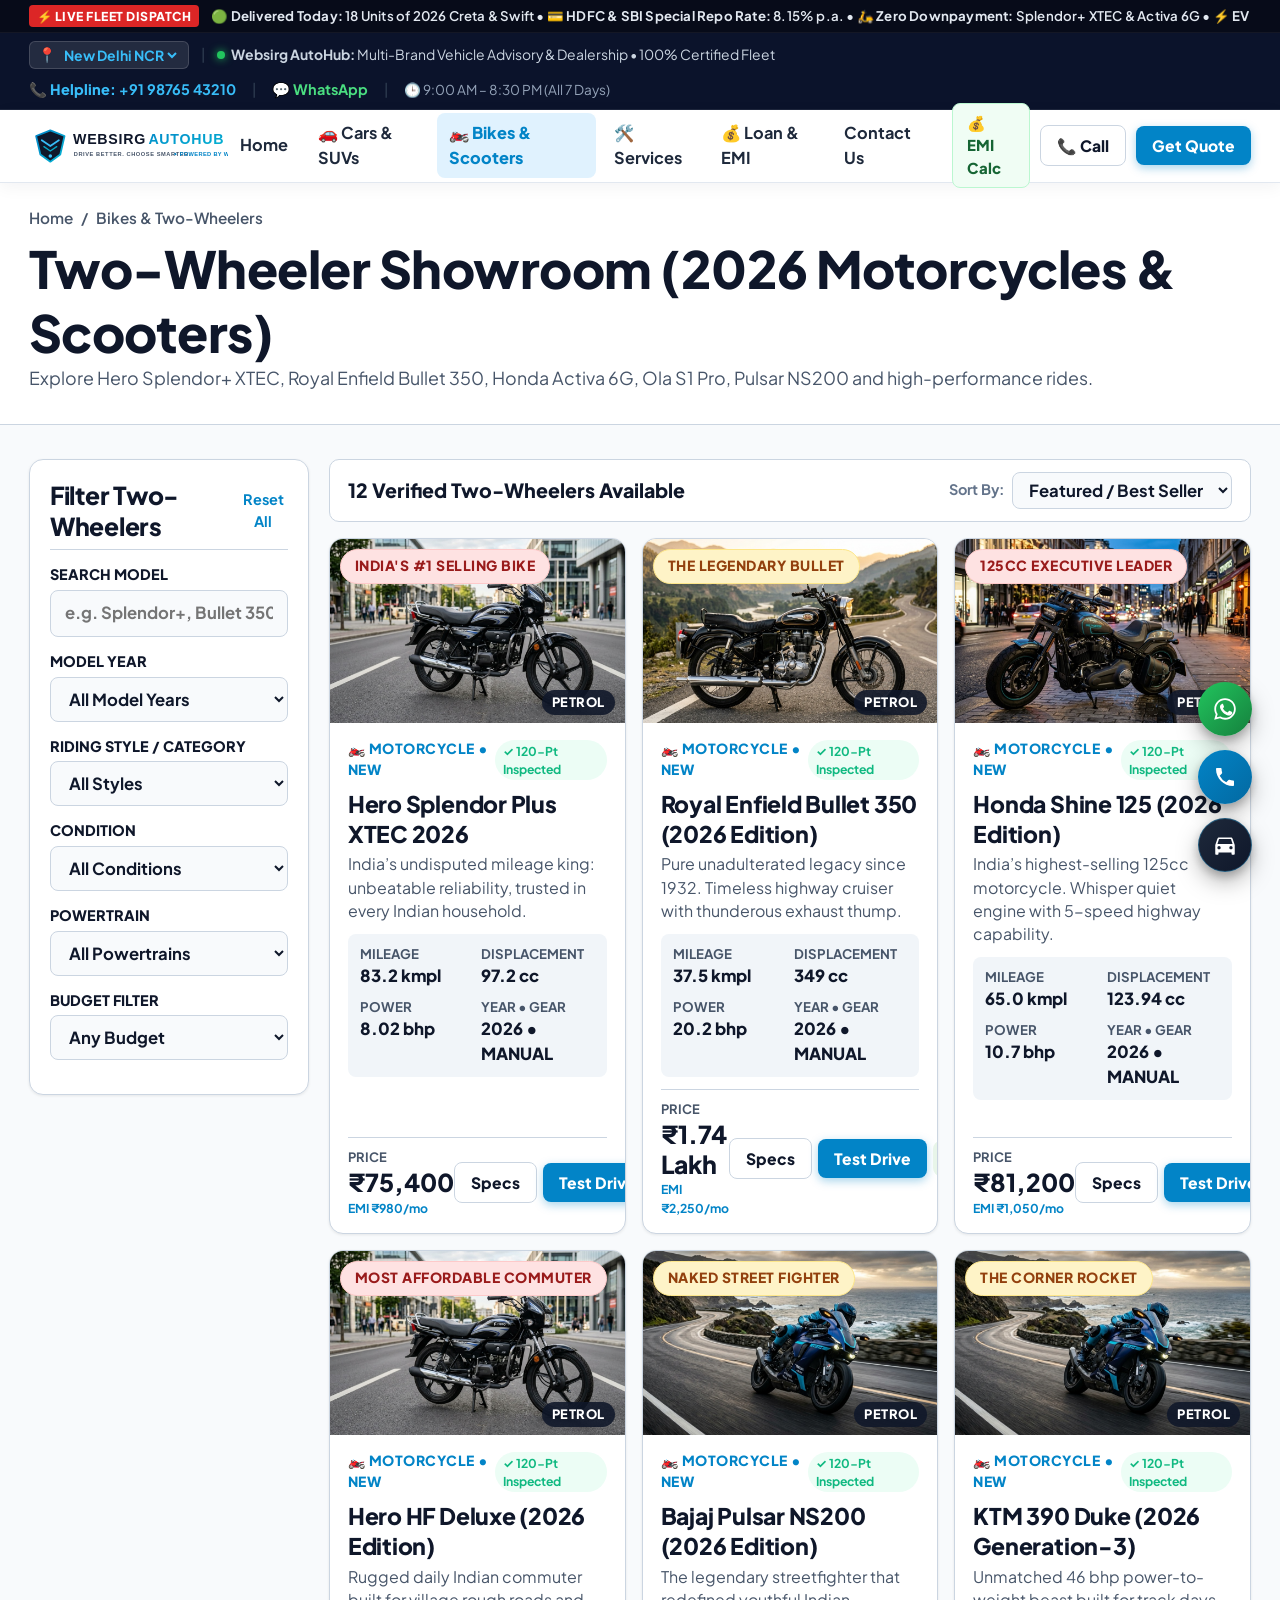
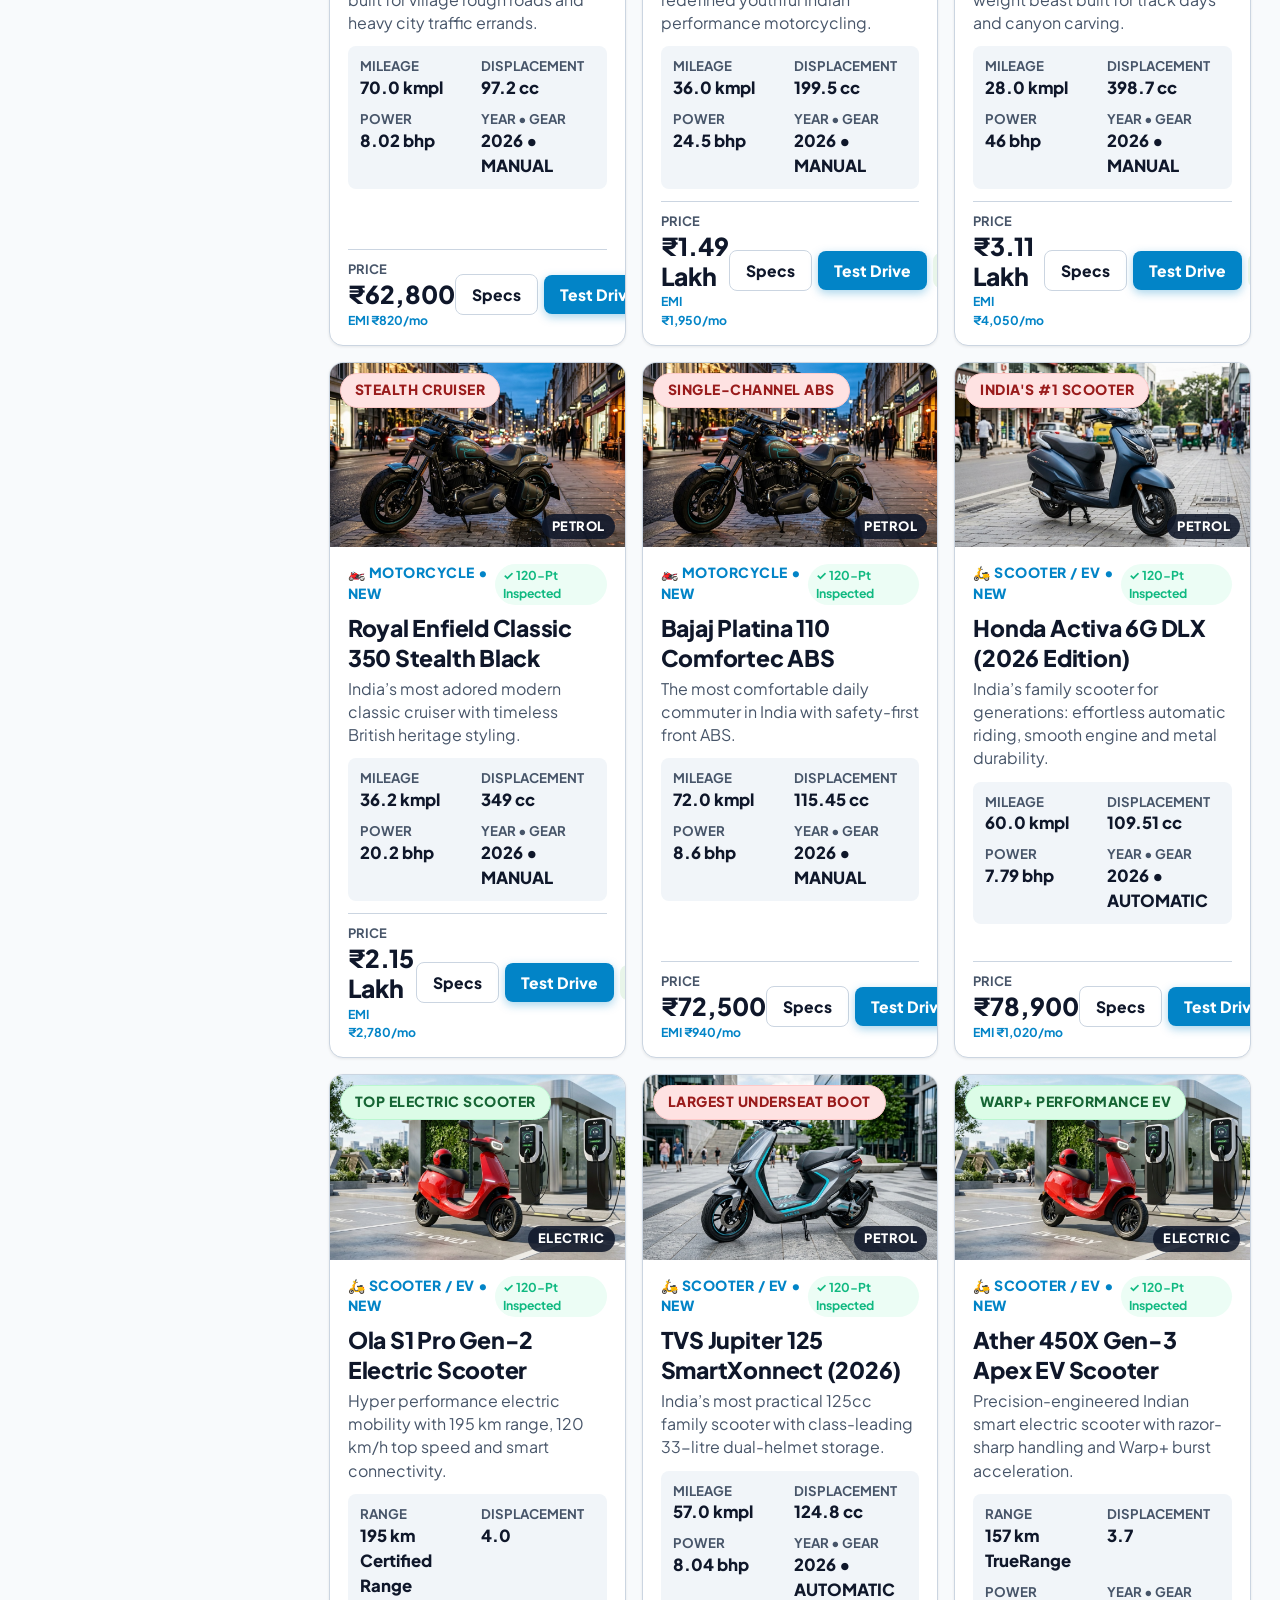
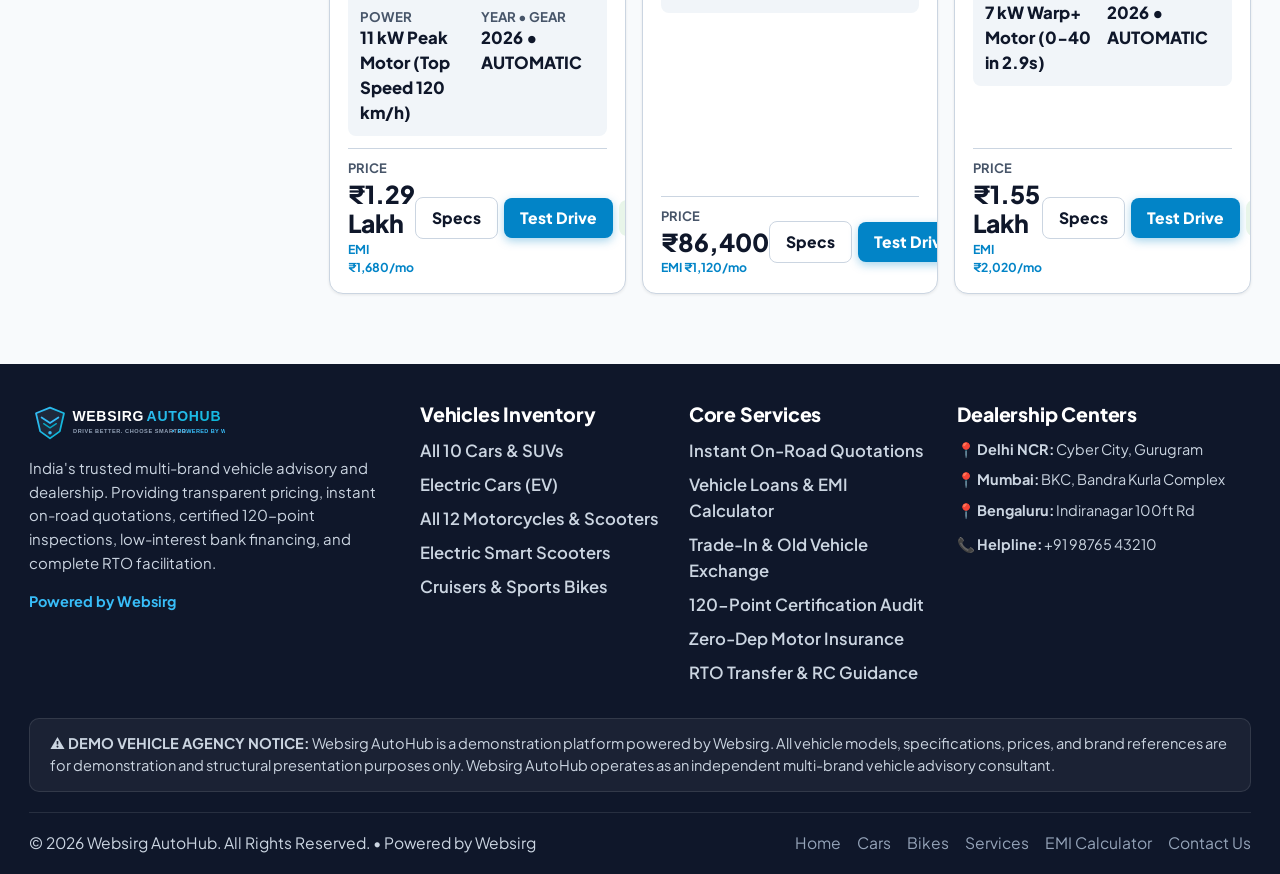
==== bikes.html @ a6bc8145 "Initial commit: Websirg AutoHub portal" ====
<!DOCTYPE html>
<html lang="en">
<head>
  <meta charset="UTF-8">
  <meta name="viewport" content="width=device-width, initial-scale=1.0">
  <title>Bikes & Scooters Showroom | Splendor, Bullet, Activa, Ola | Websirg AutoHub</title>
  <meta name="description" content="Explore Hero Splendor+ XTEC, Royal Enfield Bullet 350, Honda Activa 6G, Ola S1 Pro Gen-2 and sporty motorcycles with 0% downpayment finance options.">
  <link rel="icon" type="image/svg+xml" href="assets/images/favicon.svg">
  <link rel="stylesheet" href="assets/css/style.css">
</head>
<body>
  
  <!-- Live Fleet & Finance Ticker -->
  <div class="live-ticker-bar">
    <div class="container">
      <div class="live-ticker-content">
        <span class="ticker-badge">⚡ LIVE FLEET DISPATCH</span>
        <span class="ticker-text">🟢 <strong>Delivered Today:</strong> 18 Units of 2026 Creta & Swift • 💳 <strong>HDFC & SBI Special Repo Rate:</strong> 8.15% p.a. • 🛵 <strong>Zero Downpayment:</strong> Splendor+ XTEC & Activa 6G • ⚡ <strong>EV Subsidy:</strong> ₹18,000 Direct Benefit on Ola S1 & Ather • 🛡️ <strong>120-Point Guarantee:</strong> Non-Accidental Certificate Included</span>
      </div>
    </div>
  </div>

  <!-- Top Executive Advisory Bar -->
  <div class="top-bar">
    <div class="container top-bar-content">
      <div class="top-bar-left">
        <div class="top-city-picker">
          <span>📍</span>
          <select class="top-city-select" id="headerCitySelect" aria-label="Select City">
            <option>New Delhi NCR</option>
            <option>Mumbai (BKC)</option>
            <option>Bengaluru</option>
            <option>Hyderabad</option>
            <option>Pune</option>
            <option>Lucknow</option>
            <option>Patna</option>
            <option>Jaipur</option>
            <option>Ahmedabad</option>
            <option>Kolkata</option>
          </select>
        </div>
        <span class="bar-divider">|</span>
        <div class="top-bar-trust">
          <span class="pulse-dot"></span>
          <span><strong>Websirg AutoHub:</strong> Multi-Brand Vehicle Advisory & Dealership • 100% Certified Fleet</span>
        </div>
      </div>
      <div class="top-bar-right">
        <a href="tel:+919876543210" class="top-link-accent">
          <span>📞 Helpline: <strong>+91 98765 43210</strong></span>
        </a>
        <span class="bar-divider">|</span>
        <a href="https://wa.me/919876543210?text=Hello%20Websirg%20AutoHub%2C%20I%20am%20looking%20for%20a%20vehicle" target="_blank" class="top-whatsapp-link">
          <span>💬 WhatsApp</span>
        </a>
        <span class="bar-divider">|</span>
        <span style="font-size: 0.8rem; color: #94A3B8;">🕒 9:00 AM – 8:30 PM (All 7 Days)</span>
      </div>
    </div>
  </div>

  <!-- Main Clean Navbar -->
  <header class="site-header">
    <div class="container navbar-container">
      <a href="index.html" class="brand-logo" title="Websirg AutoHub">
        <img src="assets/images/logo.svg" alt="Websirg AutoHub" class="brand-logo-img">
      </a>

      <!-- Navigation Links (Clean, Normal Agency Navigation) -->
      <nav class="nav-menu" id="navMenu">
        <div class="mobile-nav-header">
          <img src="assets/images/logo.svg" alt="Websirg AutoHub" class="mobile-logo">
          <button class="mobile-nav-close" aria-label="Close menu">&times;</button>
        </div>

        <ul class="nav-list">
          <li><a href="index.html" class="nav-link ">Home</a></li>
          <li><a href="cars.html" class="nav-link ">🚗 Cars & SUVs</a></li>
          <li><a href="bikes.html" class="nav-link active">🏍️ Bikes & Scooters</a></li>
          <li><a href="services.html" class="nav-link ">🛠️ Services</a></li>
          <li><a href="services.html#emiCalculatorSection" class="nav-link ">💰 Loan & EMI</a></li>
          <li><a href="contact.html" class="nav-link ">Contact Us</a></li>
        </ul>

        <div class="nav-actions">
          <a href="services.html#emiCalculatorSection" class="btn-header-emi" title="Calculate Vehicle Loan EMI">
            <span>💰 EMI Calc</span>
          </a>
          <a href="tel:+919876543210" class="btn btn-outline btn-sm">
            <span>📞 Call</span>
          </a>
          <a href="index.html#quotationSection" class="btn btn-primary btn-sm">
            <span>Get Quote</span>
          </a>
        </div>
      </nav>

      <button class="mobile-nav-toggle" aria-label="Toggle navigation">
        <span class="bar"></span>
        <span class="bar"></span>
        <span class="bar"></span>
      </button>
    </div>
  </header>
  <div class="mobile-nav-backdrop"></div>
  

  <main id="mainContent">
    
<section class="page-header-clean">
  <div class="container">
    <div class="breadcrumb-clean">
      <a href="index.html">Home</a>
      <span>/</span>
      <span>Bikes & Two-Wheelers</span>
    </div>
    <h1>Two-Wheeler Showroom (2026 Motorcycles & Scooters)</h1>
    <p class="text-muted">Explore Hero Splendor+ XTEC, Royal Enfield Bullet 350, Honda Activa 6G, Ola S1 Pro, Pulsar NS200 and high-performance rides.</p>
  </div>
</section>

<section class="section">
  <div class="container">
    <div class="catalog-layout">
      <!-- Sidebar Filters -->
      <aside class="catalog-sidebar-clean">
        <div class="sidebar-title-row">
          <h3>Filter Two-Wheelers</h3>
          <button type="button" id="resetFiltersBtn" style="color: #0284C7; font-weight: 700; font-size: 0.85rem;">Reset All</button>
        </div>

        <div class="filter-group-clean">
          <label class="filter-label-clean" for="catalogSearchInput">Search Model</label>
          <input type="text" id="catalogSearchInput" class="form-control-clean" placeholder="e.g. Splendor+, Bullet 350, Activa 6G, Ola S1, Shine 125...">
        </div>

        <!-- Model Year Filter -->
        <div class="filter-group-clean">
          <label class="filter-label-clean" for="filterYear">Model Year</label>
          <select id="filterYear" class="form-control-clean">
            <option value="all">All Model Years</option>
            <option value="2026">2026 Models</option>
            <option value="2025">2025 Models</option>
            <option value="2024">2024 Models</option>
          </select>
        </div>

        <div class="filter-group-clean">
          <label class="filter-label-clean" for="filterStyle">Riding Style / Category</label>
          <select id="filterStyle" class="form-control-clean">
            <option value="all">All Styles</option>
            <option value="commuter">Mileage Commuter (Splendor, HF Deluxe, Shine)</option>
            <option value="cruiser">Highway Cruiser (Bullet 350, Classic)</option>
            <option value="sports">Street / Sports (Pulsar, KTM 390)</option>
            <option value="scooter">Scooters & Smart EVs (Activa, Ola, Ather)</option>
          </select>
        </div>

        <div class="filter-group-clean">
          <label class="filter-label-clean" for="filterCondition">Condition</label>
          <select id="filterCondition" class="form-control-clean">
            <option value="all">All Conditions</option>
            <option value="new">Brand New (Showroom)</option>
            <option value="used">Certified Pre-Owned</option>
          </select>
        </div>

        <div class="filter-group-clean">
          <label class="filter-label-clean" for="filterFuel">Powertrain</label>
          <select id="filterFuel" class="form-control-clean">
            <option value="all">All Powertrains</option>
            <option value="petrol">Petrol</option>
            <option value="electric">Electric (EV)</option>
          </select>
        </div>

        <div class="filter-group-clean">
          <label class="filter-label-clean" for="filterBudget">Budget Filter</label>
          <select id="filterBudget" class="form-control-clean">
            <option value="all">Any Budget</option>
            <option value="under-1l">Under ₹1 Lakh</option>
            <option value="1l-2l">₹1 Lakh – ₹2 Lakh</option>
            <option value="above-2l">Above ₹2 Lakh</option>
          </select>
        </div>
      </aside>

      <!-- Main Catalog Content -->
      <div>
        <div class="catalog-top-bar">
          <div>
            <span style="font-weight: 800; font-size: 1.15rem; color: #0F172A;" id="vehicleCountBadge">12 Verified Two-Wheelers Available</span>
          </div>
          <div style="display: flex; align-items: center; gap: 8px;">
            <label for="catalogSortSelect" style="font-size: 0.85rem; font-weight: 700; color: #64748B;">Sort By:</label>
            <select id="catalogSortSelect" class="form-control-clean" style="width: auto; padding: 6px 12px;">
              <option value="featured">Featured / Best Seller</option>
              <option value="price-low">Price: Low to High</option>
              <option value="price-high">Price: High to Low</option>
              <option value="year-new">Newest Model Year</option>
            </select>
          </div>
        </div>

        <!-- Catalog Grid -->
        <div class="grid grid-3" id="bikesCatalogGrid">
          <!-- Injected by JavaScript -->
        </div>
      </div>
    </div>
  </div>
</section>

  </main>

  
  <!-- Site Footer -->
  <footer class="site-footer">
    <div class="container">
      <div class="footer-grid">
        <!-- Col 1 -->
        <div>
          <img src="assets/images/logo-white.svg" alt="Websirg AutoHub" class="footer-logo">
          <p style="font-size: 0.88rem; line-height: 1.6; margin-bottom: 16px;">
            India's trusted multi-brand vehicle advisory and dealership. Providing transparent pricing, instant on-road quotations, certified 120-point inspections, low-interest bank financing, and complete RTO facilitation.
          </p>
          <div style="font-size: 0.85rem; color: #38BDF8; font-weight: 700;">
            Powered by Websirg
          </div>
        </div>

        <!-- Col 2 -->
        <div>
          <h4 class="footer-col-title">Vehicles Inventory</h4>
          <ul class="footer-links">
            <li><a href="cars.html">All 10 Cars & SUVs</a></li>
            <li><a href="cars.html?fuel=electric">Electric Cars (EV)</a></li>
            <li><a href="bikes.html">All 12 Motorcycles & Scooters</a></li>
            <li><a href="bikes.html?fuel=electric">Electric Smart Scooters</a></li>
            <li><a href="bikes.html?style=sports">Cruisers & Sports Bikes</a></li>
          </ul>
        </div>

        <!-- Col 3 -->
        <div>
          <h4 class="footer-col-title">Core Services</h4>
          <ul class="footer-links">
            <li><a href="index.html#quotationSection">Instant On-Road Quotations</a></li>
            <li><a href="services.html#emiCalculatorSection">Vehicle Loans & EMI Calculator</a></li>
            <li><a href="services.html#exchangeEstimatorSection">Trade-In & Old Vehicle Exchange</a></li>
            <li><a href="services.html">120-Point Certification Audit</a></li>
            <li><a href="services.html">Zero-Dep Motor Insurance</a></li>
            <li><a href="services.html">RTO Transfer & RC Guidance</a></li>
          </ul>
        </div>

        <!-- Col 4 -->
        <div>
          <h4 class="footer-col-title">Dealership Centers</h4>
          <p style="font-size: 0.85rem; margin-bottom: 8px;">📍 <strong>Delhi NCR:</strong> Cyber City, Gurugram</p>
          <p style="font-size: 0.85rem; margin-bottom: 8px;">📍 <strong>Mumbai:</strong> BKC, Bandra Kurla Complex</p>
          <p style="font-size: 0.85rem; margin-bottom: 12px;">📍 <strong>Bengaluru:</strong> Indiranagar 100ft Rd</p>
          <p style="font-size: 0.85rem;">📞 <strong>Helpline:</strong> +91 98765 43210</p>
        </div>
      </div>

      <!-- Legal Demo Disclaimer Box -->
      <div class="footer-disclaimer-box">
        <strong>⚠️ DEMO VEHICLE AGENCY NOTICE:</strong> Websirg AutoHub is a demonstration platform powered by Websirg. All vehicle models, specifications, prices, and brand references are for demonstration and structural presentation purposes only. Websirg AutoHub operates as an independent multi-brand vehicle advisory consultant.
      </div>

      <!-- Bottom Bar -->
      <div class="footer-bottom">
        <div>© 2026 Websirg AutoHub. All Rights Reserved. • Powered by Websirg</div>
        <div style="display: flex; gap: 16px;">
          <a href="index.html" style="color: #94A3B8;">Home</a>
          <a href="cars.html" style="color: #94A3B8;">Cars</a>
          <a href="bikes.html" style="color: #94A3B8;">Bikes</a>
          <a href="services.html" style="color: #94A3B8;">Services</a>
          <a href="services.html#emiCalculatorSection" style="color: #94A3B8;">EMI Calculator</a>
          <a href="contact.html" style="color: #94A3B8;">Contact Us</a>
        </div>
      </div>
    </div>
  </footer>

  <!-- Floating Contact Buttons (Icon-Only + Animated Wave & Radar Pulse) -->
  <div class="floating-actions" aria-label="Floating Quick Actions">
    <a href="https://wa.me/919876543210?text=Hello%20Websirg%20AutoHub,%20I%20need%20vehicle%20assistance." target="_blank" rel="noopener noreferrer" class="float-btn float-whatsapp" title="Chat on WhatsApp" aria-label="WhatsApp">
      <span class="float-tooltip">Chat on WhatsApp</span>
      <svg class="float-icon" viewBox="0 0 24 24" width="26" height="26" fill="currentColor" aria-hidden="true">
        <path d="M12.04 2C6.58 2 2.13 6.45 2.13 11.91C2.13 13.66 2.59 15.36 3.45 16.86L2.05 22L7.3 20.62C8.75 21.41 10.38 21.83 12.04 21.83C17.5 21.83 21.95 17.38 21.95 11.92C21.95 9.27 20.92 6.78 19.05 4.91C17.18 3.03 14.69 2 12.04 2M12.05 3.67C14.25 3.67 16.31 4.53 17.87 6.09C19.42 7.65 20.28 9.72 20.28 11.92C20.28 16.46 16.58 20.15 12.04 20.15C10.56 20.15 9.11 19.76 7.85 19L7.55 18.83L4.43 19.65L5.26 16.61L5.06 16.29C4.24 14.99 3.8 13.47 3.8 11.91C3.81 7.37 7.5 3.67 12.05 3.67M9.13 7.5C8.94 7.5 8.63 7.57 8.37 7.85C8.11 8.14 7.37 8.83 7.37 10.23C7.37 11.63 8.39 12.98 8.53 13.17C8.67 13.36 10.5 16.33 13.39 17.46C15.26 18.2 15.82 17.97 16.38 17.92C17.13 17.85 18.2 17.19 18.46 16.46C18.72 15.73 18.72 15.11 18.64 14.98C18.57 14.85 18.38 14.78 18.09 14.64C17.81 14.5 16.43 13.82 16.18 13.73C15.92 13.63 15.74 13.59 15.55 13.87C15.36 14.15 14.83 14.78 14.67 14.97C14.51 15.15 14.35 15.18 14.07 15.04C13.79 14.9 12.89 14.6 11.82 13.65C10.99 12.91 10.42 12 10.26 11.72C10.1 11.44 10.24 11.29 10.38 11.15C10.51 11.02 10.66 10.82 10.8 10.66C10.94 10.5 10.99 10.38 11.08 10.19C11.18 10 11.13 9.84 11.06 9.7C10.99 9.56 10.43 8.19 10.2 7.63C9.97 7.09 9.74 7.16 9.57 7.15C9.41 7.15 9.22 7.15 9.03 7.15L9.13 7.5Z"/>
      </svg>
    </a>

    <button type="button" class="float-btn float-call" data-open-modal="call-advisor" title="Call Helpline" aria-label="Call">
      <span class="float-tooltip">Call Helpline</span>
      <svg class="float-icon" viewBox="0 0 24 24" width="24" height="24" fill="currentColor" aria-hidden="true">
        <path d="M20.01 15.38c-1.23 0-2.42-.2-3.53-.56a.977.977 0 00-1.01.24l-2.2 2.2a15.053 15.053 0 01-6.59-6.59l2.2-2.21a.96.96 0 00.25-1A11.36 11.36 0 018.57 3.99c0-.55-.45-1-1-1H4c-.55 0-1 .45-1 1 0 9.39 7.61 17 17 17 .55 0 1-.45 1-1v-3.61c0-.55-.45-1-.99-1z"/>
      </svg>
    </button>

    <button type="button" class="float-btn float-testdrive" data-open-modal="test-drive" title="Book Doorstep Test Drive" aria-label="Test Drive">
      <span class="float-tooltip">Book Test Drive</span>
      <svg class="float-icon" viewBox="0 0 24 24" width="26" height="26" fill="currentColor" aria-hidden="true">
        <path d="M18.92 6.01C18.72 5.42 18.16 5 17.5 5h-11c-.66 0-1.21.42-1.42 1.01L3 12v8c0 .55.45 1 1 1h1c.55 0 1-.45 1-1v-1h12v1c0 .55.45 1 1 1h1c.55 0 1-.45 1-1v-8l-2.08-5.99zM6.5 16c-.83 0-1.5-.67-1.5-1.5S5.67 13 6.5 13s1.5.67 1.5 1.5S7.33 16 6.5 16zm11 0c-.83 0-1.5-.67-1.5-1.5s.67-1.5 1.5-1.5 1.5.67 1.5 1.5-.67 1.5-1.5 1.5zM5 11l1.5-4.5h11L19 11H5z"/>
      </svg>
    </button>
  </div>

  <button type="button" class="back-to-top" id="backToTop" aria-label="Scroll to top">↑</button>

  <!-- Universal Call Advisor Popup Modal -->
  <div class="modal-backdrop" id="callAdvisorModal" role="dialog" aria-modal="true">
    <div class="modal-dialog" style="max-width: 440px;">
      <div class="modal-header">
        <h3 class="modal-title">📞 Connect With Vehicle Advisor</h3>
        <button type="button" class="modal-close-btn" data-close-modal aria-label="Close modal">&times;</button>
      </div>
      <div class="modal-body text-center">
        <div style="width: 58px; height: 58px; background: #E0F2FE; color: #0284C7; border-radius: 50%; display: inline-flex; align-items: center; justify-content: center; margin: 0 auto 14px auto;">
          <svg viewBox="0 0 24 24" width="28" height="28" fill="currentColor">
            <path d="M20.01 15.38c-1.23 0-2.42-.2-3.53-.56a.977.977 0 00-1.01.24l-2.2 2.2a15.053 15.053 0 01-6.59-6.59l2.2-2.21a.96.96 0 00.25-1A11.36 11.36 0 018.57 3.99c0-.55-.45-1-1-1H4c-.55 0-1 .45-1 1 0 9.39 7.61 17 17 17 .55 0 1-.45 1-1v-3.61c0-.55-.45-1-.99-1z"/>
          </svg>
        </div>
        <h4 style="font-size: 1.25rem; font-weight: 800; color: #0F172A; margin-bottom: 4px;">Websirg AutoHub Helpline</h4>
        <p style="font-size: 0.88rem; color: #64748B; margin-bottom: 16px;">Speak directly with certified automotive consultants for on-road quotes, doorstep drives, and instant loan sanction.</p>
        
        <div style="background: #F8FAFC; border: 1.5px solid #E2E8F0; border-radius: 12px; padding: 14px; margin-bottom: 16px;">
          <div style="font-size: 0.78rem; font-weight: 700; color: #64748B; text-transform: uppercase; margin-bottom: 4px;">Advisory Helpline Number</div>
          <a href="tel:+919876543210" style="font-size: 1.45rem; font-weight: 900; color: #0284C7; text-decoration: none; display: block;">+91 98765 43210</a>
          <div style="font-size: 0.8rem; color: #10B981; font-weight: 700; margin-top: 4px;">● Specialists Online (9:00 AM – 8:30 PM)</div>
        </div>

        <div style="display: flex; gap: 10px;">
          <a href="tel:+919876543210" class="btn btn-primary btn-lg" style="flex: 1; text-decoration: none;">
            <span>📞 Call Now</span>
          </a>
          <a href="https://wa.me/919876543210?text=Hello%20Websirg%20AutoHub,%20please%20connect%20me%20with%20an%20advisor." target="_blank" class="btn btn-whatsapp btn-lg" style="flex: 1; text-decoration: none;">
            <span>💬 WhatsApp</span>
          </a>
        </div>
      </div>
    </div>
  </div>

  <!-- Universal Test Drive Modal -->
  <div class="modal-backdrop" id="testDriveModal" role="dialog" aria-modal="true">
    <div class="modal-dialog">
      <div class="modal-header">
        <h3 class="modal-title">Book 2026 Doorstep Test Drive</h3>
        <button type="button" class="modal-close-btn" data-close-modal aria-label="Close modal">&times;</button>
      </div>
      <div class="modal-body">
        <p style="font-size: 0.88rem; color: #64748B; margin-bottom: 20px;">
          Experience your preferred 2026 car or motorcycle at your doorstep with expert guidance and zero obligation.
        </p>
        <form data-lead-form>
          <div style="margin-bottom: 14px;">
            <label style="display: block; font-size: 0.8rem; font-weight: 700; color: #0F172A; margin-bottom: 4px;">Selected Vehicle / Model</label>
            <input type="text" id="modalVehicleSelect" class="form-control-clean" placeholder="e.g. 2026 Hyundai Creta, Hero Splendor+, Maruti Swift, Bullet 350..." required>
          </div>
          <div style="display: grid; grid-template-columns: 1fr 1fr; gap: 12px; margin-bottom: 14px;">
            <div>
              <label style="display: block; font-size: 0.8rem; font-weight: 700; color: #0F172A; margin-bottom: 4px;">Full Name</label>
              <input type="text" class="form-control-clean" placeholder="Your Name" required>
            </div>
            <div>
              <label style="display: block; font-size: 0.8rem; font-weight: 700; color: #0F172A; margin-bottom: 4px;">Phone Number</label>
              <input type="tel" class="form-control-clean" placeholder="+91 98765 43210" required>
            </div>
          </div>
          <div style="display: grid; grid-template-columns: 1fr 1fr; gap: 12px; margin-bottom: 14px;">
            <div>
              <label style="display: block; font-size: 0.8rem; font-weight: 700; color: #0F172A; margin-bottom: 4px;">City Location</label>
              <select class="form-control-clean" required>
                <option value="Delhi NCR">Delhi NCR (Gurugram/Noida)</option>
                <option value="Mumbai">Mumbai</option>
                <option value="Bengaluru">Bengaluru</option>
                <option value="Hyderabad">Hyderabad</option>
                <option value="Pune">Pune</option>
                <option value="Other">Other City</option>
              </select>
            </div>
            <div>
              <label style="display: block; font-size: 0.8rem; font-weight: 700; color: #0F172A; margin-bottom: 4px;">Preferred Date</label>
              <input type="date" class="form-control-clean" required>
            </div>
          </div>
          <button type="submit" class="btn btn-primary w-100 btn-lg" style="width: 100%; margin-top: 8px;">
            Confirm Test Drive Booking
          </button>
          <p style="font-size: 0.75rem; color: #64748B; text-align: center; margin-top: 10px;">
            🔒 100% Privacy. Zero spam. An AutoHub Advisor will call you within 30 minutes.
          </p>
        </form>
      </div>
    </div>
  </div>
  

  <script src="assets/js/vehicles-data.js"></script>
  <script src="assets/js/main.js"></script>
</body>
</html>
---- assets/css/style.css ----
/* ==========================================================================
   Websirg AutoHub - Professional Compact & High-Impact Typography Stylesheet
   "Drive Better. Choose Smarter. • Powered by Websirg"
   Larger typography, tight efficient spacing, zero waste voids, vibrant accents.
   ========================================================================== */

@import url('https://fonts.googleapis.com/css2?family=Plus+Jakarta+Sans:wght@500;600;700;800;900&family=Inter:wght@500;600;700;800&display=swap');

:root {
  /* Colors */
  --bg-page: #F8FAFC;
  --bg-surface: #FFFFFF;
  --bg-subtle: #F1F5F9;
  --bg-hero: linear-gradient(135deg, #F0F9FF 0%, #E0F2FE 40%, #FFFFFF 100%);
  --bg-dark-accent: #0F172A;
  
  --primary: #0284C7;
  --primary-hover: #0369A1;
  --primary-light: #E0F2FE;
  --primary-gradient: linear-gradient(135deg, #0284C7 0%, #06B6D4 100%);
  
  --accent-cyan: #06B6D4;
  --accent-green: #10B981;
  --accent-purple: #8B5CF6;
  --accent-orange: #F59E0B;

  --text-dark: #0F172A;
  --text-body: #1E293B;
  --text-muted: #475569;
  --text-light: #FFFFFF;

  --border-color: #CBD5E1;
  --border-light: #E2E8F0;
  --border-focus: #0284C7;

  --font-main: 'Plus Jakarta Sans', 'Inter', -apple-system, BlinkMacSystemFont, sans-serif;

  --shadow-sm: 0 1px 3px rgba(0, 0, 0, 0.08);
  --shadow-md: 0 4px 12px -2px rgba(0, 0, 0, 0.1);
  --shadow-lg: 0 10px 24px -4px rgba(15, 23, 42, 0.12);
  --shadow-hover: 0 14px 28px -4px rgba(2, 132, 199, 0.2);

  --radius-sm: 8px;
  --radius-md: 10px;
  --radius-lg: 14px;
  --radius-xl: 18px;
  --radius-full: 9999px;

  --transition: all 0.2s ease-in-out;
}

/* Reset */
*, *::before, *::after {
  box-sizing: border-box;
  margin: 0;
  padding: 0;
}

html {
  scroll-behavior: smooth;
  font-size: 17px; /* Increased base scale for larger readable fonts */
}

body {
  font-family: var(--font-main);
  background-color: var(--bg-page);
  color: var(--text-body);
  line-height: 1.5;
  -webkit-font-smoothing: antialiased;
  overflow-x: hidden;
}

img {
  display: block;
  max-width: 100%;
  height: auto;
}

a {
  text-decoration: none;
  color: inherit;
  transition: var(--transition);
}

button, input, select, textarea {
  font: inherit;
}

button {
  cursor: pointer;
  border: none;
  background: none;
}

/* Typography - LARGE, CRISP, NO OVERLAP */
h1, h2, h3, h4, h5, h6 {
  color: var(--text-dark);
  font-weight: 800;
  line-height: 1.25;
  letter-spacing: -0.01em;
  word-wrap: break-word;
}

h1 { font-size: clamp(2.4rem, 4vw, 3.4rem); }
h2 { font-size: clamp(1.85rem, 2.8vw, 2.5rem); }
h3 { font-size: 1.45rem; }
h4 { font-size: 1.25rem; }

p {
  margin-bottom: 0.5rem;
  line-height: 1.55;
  font-size: 1.05rem;
}

.text-gradient {
  background: var(--primary-gradient);
  -webkit-background-clip: text;
  -webkit-text-fill-color: transparent;
  display: inline-block;
}

.text-cyan { color: var(--primary); }
.text-muted { color: var(--text-muted); }
.text-dark { color: var(--text-dark); }
.font-bold { font-weight: 700; }
.font-extrabold { font-weight: 800; }

/* WIDE MODERN CONTAINER - ZERO UNNECESSARY LEFT/RIGHT MARGINS */
.container {
  width: 98%;
  max-width: 1640px;
  margin: 0 auto;
  padding: 0 16px;
}

.section {
  padding: 34px 0; /* Reduced from 64px to 34px for compact, filled layout */
  position: relative;
}

.section-bg-surface {
  background-color: var(--bg-surface);
}

.section-bg-subtle {
  background-color: var(--bg-subtle);
}

.section-header {
  text-align: center;
  max-width: 820px;
  margin: 0 auto 22px auto; /* Tight margin */
}

.section-header-flex {
  display: flex;
  justify-content: space-between;
  align-items: flex-end;
  margin-bottom: 18px; /* Reduced from 32px */
  flex-wrap: wrap;
  gap: 12px;
}

.section-title {
  font-size: clamp(1.9rem, 3vw, 2.5rem);
  margin-bottom: 6px;
}

.section-subtitle {
  font-size: 1.1rem;
  color: var(--text-muted);
  line-height: 1.45;
}

/* Grids with Tight, Cohesive Gaps */
.grid {
  display: grid;
  gap: 16px; /* Tightened from 24px */
}

.grid-2 { grid-template-columns: repeat(2, 1fr); }
.grid-3 { grid-template-columns: repeat(3, 1fr); }
.grid-4 { grid-template-columns: repeat(4, 1fr); }

@media (max-width: 1100px) {
  .grid-3 { grid-template-columns: repeat(2, 1fr); }
}

@media (max-width: 991px) {
  .grid-4 { grid-template-columns: repeat(2, 1fr); }
  .grid-2 { grid-template-columns: 1fr; }
}

@media (max-width: 640px) {
  .grid-4, .grid-3, .grid-2 { grid-template-columns: 1fr; }
  .section { padding: 24px 0; }
}

/* Buttons with Prominent Text */
.btn {
  display: inline-flex;
  align-items: center;
  justify-content: center;
  gap: 8px;
  padding: 12px 24px;
  font-size: 1rem;
  font-weight: 800;
  border-radius: var(--radius-md);
  transition: var(--transition);
  cursor: pointer;
  white-space: nowrap;
}

.btn-primary {
  background: var(--primary);
  color: #FFFFFF;
  box-shadow: 0 3px 10px rgba(2, 132, 199, 0.35);
}

.btn-primary:hover {
  background: var(--primary-hover);
  transform: translateY(-2px);
  box-shadow: 0 5px 16px rgba(2, 132, 199, 0.45);
}

.btn-outline {
  background: var(--bg-surface);
  border: 1.5px solid var(--border-color);
  color: var(--text-dark);
}

.btn-outline:hover {
  border-color: var(--primary);
  color: var(--primary);
  background: var(--primary-light);
  transform: translateY(-2px);
}

.btn-sm {
  padding: 8px 16px;
  font-size: 0.92rem;
  font-weight: 800;
  border-radius: var(--radius-sm);
}

.btn-lg {
  padding: 14px 30px;
  font-size: 1.15rem;
  font-weight: 800;
  border-radius: var(--radius-md);
}

.btn-whatsapp {
  background: #15803D;
  color: #FFFFFF;
  font-weight: 800;
}
.btn-whatsapp:hover {
  background: #166534;
}

/* Badges - Larger & Bolder */
.badge {
  display: inline-flex;
  align-items: center;
  gap: 6px;
  padding: 6px 14px;
  font-size: 0.82rem;
  font-weight: 800;
  border-radius: var(--radius-full);
  text-transform: uppercase;
  letter-spacing: 0.5px;
}

.badge-featured { background: #FEF3C7; color: #92400E; border: 1px solid #FDE68A; }
.badge-electric { background: #DCFCE7; color: #166534; border: 1px solid #BBF7D0; }
.badge-new { background: #E0F2FE; color: #0369A1; border: 1px solid #BAE6FD; }
.badge-used { background: #F3E8FF; color: #6B21A8; border: 1px solid #E9D5FF; }
.badge-popular { background: #FEE2E2; color: #991B1B; border: 1px solid #FECACA; }

/* ==========================================================================
   TOP BAR & HEADER
   ========================================================================== */
.top-bar {
  background: #0B132B;
  color: #E2E8F0;
  font-size: 0.85rem;
  padding: 8px 0;
  border-bottom: 1px solid rgba(255, 255, 255, 0.08);
}

.top-bar-content {
  display: flex;
  justify-content: space-between;
  align-items: center;
  flex-wrap: wrap;
  gap: 10px;
}

.top-bar-left {
  display: flex;
  align-items: center;
  gap: 12px;
  flex-wrap: wrap;
}

.top-city-picker {
  display: inline-flex;
  align-items: center;
  gap: 4px;
  background: rgba(255, 255, 255, 0.1);
  padding: 2px 8px;
  border-radius: 6px;
  border: 1px solid rgba(255, 255, 255, 0.15);
}

.top-city-select {
  background: transparent;
  color: #38BDF8;
  font-weight: 700;
  font-size: 0.82rem;
  border: none;
  outline: none;
  cursor: pointer;
}

.top-city-select option {
  background: #0F172A;
  color: #FFFFFF;
}

.top-bar-trust {
  display: inline-flex;
  align-items: center;
  gap: 6px;
  color: #CBD5E1;
  font-size: 0.82rem;
}

.pulse-dot {
  width: 8px;
  height: 8px;
  background: #22C55E;
  border-radius: 50%;
  box-shadow: 0 0 8px #22C55E;
  animation: pulse 2s infinite;
  display: inline-block;
}

@keyframes pulse {
  0% { transform: scale(0.95); opacity: 0.8; }
  50% { transform: scale(1.2); opacity: 1; }
  100% { transform: scale(0.95); opacity: 0.8; }
}

.top-bar-right {
  display: flex;
  align-items: center;
  gap: 16px;
  flex-wrap: wrap;
}

.top-link-accent {
  color: #38BDF8;
  font-weight: 800;
  text-decoration: none;
  display: inline-flex;
  align-items: center;
  gap: 4px;
  transition: color 0.2s;
}

.top-link-accent:hover {
  color: #7DD3FC;
}

.top-whatsapp-link {
  color: #4ADE80;
  font-weight: 700;
  text-decoration: none;
  display: inline-flex;
  align-items: center;
  gap: 4px;
  transition: color 0.2s;
}

.top-whatsapp-link:hover {
  color: #86EFAC;
}

.bar-divider { color: #334155; }

.site-header {
  position: sticky;
  top: 0;
  background: rgba(255, 255, 255, 0.98);
  backdrop-filter: blur(16px);
  -webkit-backdrop-filter: blur(16px);
  border-bottom: 1px solid #E2E8F0;
  box-shadow: 0 4px 16px rgba(15, 23, 42, 0.05);
  z-index: 1000;
  transition: var(--transition);
}

.site-header.scrolled {
  box-shadow: var(--shadow-md);
}

.navbar-container {
  display: flex;
  justify-content: space-between;
  align-items: center;
  height: 72px;
}

.brand-logo-img {
  height: 48px;
  width: auto;
  display: block;
}

/* Nav Menu */
.nav-menu {
  display: flex;
  align-items: center;
  gap: 20px;
}

.nav-list {
  display: flex;
  align-items: center;
  gap: 6px;
  list-style: none;
}

.nav-link {
  font-weight: 700;
  font-size: 0.96rem;
  color: #1E293B;
  padding: 8px 12px;
  border-radius: 8px;
  position: relative;
  display: flex;
  align-items: center;
  gap: 5px;
  transition: all 0.2s ease;
  text-decoration: none;
}

.nav-link:hover {
  color: var(--primary);
  background: #F0F9FF;
}

.nav-link.active {
  color: var(--primary);
  background: #E0F2FE;
  font-weight: 800;
}

.nav-actions {
  display: flex;
  align-items: center;
  gap: 10px;
}

.btn-header-emi {
  background: #F0FDF4;
  color: #166534;
  border: 1.5px solid #BBF7D0;
  font-weight: 800;
  font-size: 0.88rem;
  padding: 8px 14px;
  border-radius: var(--radius-sm);
  display: inline-flex;
  align-items: center;
  gap: 4px;
  text-decoration: none;
  transition: var(--transition);
}

.btn-header-emi:hover {
  background: #DCFCE7;
  border-color: #86EFAC;
  transform: translateY(-2px);
}

.mobile-nav-toggle {
  display: none;
  flex-direction: column;
  gap: 5px;
  padding: 8px;
  cursor: pointer;
}

.mobile-nav-toggle .bar {
  width: 24px;
  height: 2.5px;
  background-color: var(--text-dark);
  border-radius: 2px;
}

.mobile-nav-header { display: none; }

@media (max-width: 991px) {
  .mobile-nav-toggle { display: flex; }
  .nav-menu {
    position: fixed;
    top: 0;
    right: -100%;
    width: 320px;
    height: 100vh;
    background: #FFFFFF;
    flex-direction: column;
    align-items: flex-start;
    padding: 24px;
    box-shadow: -4px 0 24px rgba(0, 0, 0, 0.15);
    transition: right 0.3s ease;
    z-index: 1001;
    overflow-y: auto;
    gap: 16px;
  }
  .nav-menu.active { right: 0; }
  .mobile-nav-header {
    display: flex;
    justify-content: space-between;
    align-items: center;
    width: 100%;
    margin-bottom: 20px;
    padding-bottom: 12px;
    border-bottom: 1px solid var(--border-color);
  }
  .mobile-logo { height: 40px; }
  .mobile-nav-close { font-size: 1.8rem; color: var(--text-dark); }
  .nav-list { flex-direction: column; align-items: flex-start; width: 100%; gap: 14px; }
  .nav-link { font-size: 1.15rem; width: 100%; padding: 8px 0; }
  .nav-actions { flex-direction: column; width: 100%; margin-top: 14px; }
  .nav-actions .btn { width: 100%; }
  .mobile-nav-backdrop {
    position: fixed;
    top: 0;
    left: 0;
    width: 100%;
    height: 100%;
    background: rgba(15, 23, 42, 0.6);
    z-index: 1000;
    opacity: 0;
    visibility: hidden;
    transition: var(--transition);
  }
  .mobile-nav-backdrop.active { opacity: 1; visibility: visible; }
}

/* ==========================================================================
   HERO SECTION - COMPACT, HIGH CONTRAST & BIG FONTS
   ========================================================================== */
.hero-clean-section {
  background: var(--bg-hero);
  padding: 28px 0 34px 0; /* Reduced from 60px/70px to tight 28px/34px */
  border-bottom: 1px solid var(--border-color);
  position: relative;
}

.hero-clean-grid {
  display: grid;
  grid-template-columns: 1.15fr 0.85fr;
  gap: 28px;
  align-items: center;
}

@media (max-width: 991px) {
  .hero-clean-grid {
    grid-template-columns: 1fr;
    text-align: center;
  }
}

.hero-tag-badge {
  display: inline-flex;
  align-items: center;
  gap: 8px;
  background: var(--bg-surface);
  border: 1px solid #BAE6FD;
  padding: 6px 14px;
  border-radius: var(--radius-full);
  font-size: 0.88rem;
  font-weight: 800;
  color: var(--primary);
  margin-bottom: 10px;
  box-shadow: var(--shadow-sm);
}

.hero-title-main {
  font-size: clamp(2.3rem, 4.2vw, 3.4rem);
  font-weight: 900;
  line-height: 1.18;
  margin-bottom: 10px;
  color: var(--text-dark);
}

.hero-desc-main {
  font-size: 1.18rem; /* Larger readable body */
  color: var(--text-dark);
  font-weight: 500;
  line-height: 1.5;
  margin-bottom: 16px;
  max-width: 620px;
}

@media (max-width: 991px) {
  .hero-desc-main {
    margin-left: auto;
    margin-right: auto;
  }
}

/* Hero Fast Search Box - Compact & Filled */
.hero-search-clean-box {
  background: #FFFFFF;
  border: 1.5px solid var(--border-color);
  border-radius: var(--radius-lg);
  padding: 16px 18px;
  box-shadow: var(--shadow-md);
  margin-bottom: 14px;
}

.hero-tabs-selector {
  display: flex;
  gap: 10px;
  margin-bottom: 12px;
  border-bottom: 1px solid var(--border-color);
  padding-bottom: 10px;
}

.hero-tab-pill {
  padding: 7px 18px;
  border-radius: var(--radius-full);
  font-size: 0.95rem;
  font-weight: 800;
  background: var(--bg-subtle);
  color: var(--text-dark);
  transition: var(--transition);
}

.hero-tab-pill.active, .hero-tab-pill:hover {
  background: var(--primary);
  color: #FFFFFF;
}

.hero-filter-form {
  display: grid;
  grid-template-columns: repeat(3, 1fr) auto;
  gap: 10px;
  align-items: center;
}

@media (max-width: 768px) {
  .hero-filter-form {
    grid-template-columns: 1fr;
  }
}

.filter-input-group label {
  display: block;
  font-size: 0.78rem;
  font-weight: 800;
  color: var(--text-dark);
  text-transform: uppercase;
  margin-bottom: 4px;
}

.filter-input-group select, .filter-input-group input {
  width: 100%;
  padding: 10px 14px;
  background: var(--bg-page);
  border: 1.5px solid var(--border-color);
  border-radius: var(--radius-sm);
  color: var(--text-dark);
  font-weight: 700;
  font-size: 1rem; /* Larger readable input */
}

.hero-trust-indicators {
  display: flex;
  flex-wrap: wrap;
  gap: 16px;
  font-size: 0.92rem;
  font-weight: 700;
  color: var(--text-dark);
}

@media (max-width: 991px) {
  .hero-trust-indicators {
    justify-content: center;
  }
}

.hero-trust-indicators span {
  display: inline-flex;
  align-items: center;
  gap: 5px;
}

.hero-media-clean {
  position: relative;
}

.hero-img-showcase {
  width: 100%;
  border-radius: var(--radius-lg);
  box-shadow: var(--shadow-md);
  border: 3px solid #FFFFFF;
}

.hero-floating-card {
  position: absolute;
  bottom: -14px;
  left: 14px;
  background: #FFFFFF;
  padding: 10px 18px;
  border-radius: var(--radius-md);
  box-shadow: var(--shadow-lg);
  border: 1px solid var(--border-color);
  display: flex;
  align-items: center;
  gap: 12px;
}

@media (max-width: 640px) {
  .hero-floating-card {
    position: static;
    margin-top: 12px;
  }
}

/* ==========================================================================
   VEHICLE CARDS - LARGER TEXT, COMPACT INNER SPACING
   ========================================================================== */
.vehicle-card {
  background: #FFFFFF;
  border: 1.5px solid var(--border-color);
  border-radius: var(--radius-lg);
  overflow: hidden;
  transition: var(--transition);
  display: flex;
  flex-direction: column;
  box-shadow: var(--shadow-sm);
}

.vehicle-card:hover {
  transform: translateY(-4px);
  box-shadow: var(--shadow-hover);
  border-color: var(--primary);
}

.vehicle-card-img-wrap {
  position: relative;
  aspect-ratio: 16 / 10;
  background: #F1F5F9;
  overflow: hidden;
}

.vehicle-card-img {
  width: 100%;
  height: 100%;
  object-fit: cover;
  transition: transform 0.3s ease;
}

.vehicle-card:hover .vehicle-card-img {
  transform: scale(1.03);
}

.vehicle-card-badges {
  position: absolute;
  top: 10px;
  left: 10px;
  display: flex;
  gap: 6px;
  z-index: 2;
}

.vehicle-card-fuel-tag {
  position: absolute;
  bottom: 8px;
  right: 10px;
  background: rgba(15, 23, 42, 0.88);
  color: #FFFFFF;
  padding: 3px 10px;
  border-radius: var(--radius-full);
  font-size: 0.76rem;
  font-weight: 800;
  letter-spacing: 0.5px;
}

.vehicle-card-body {
  padding: 16px 18px; /* Tighter padding */
  display: flex;
  flex-direction: column;
  flex-grow: 1;
}

.vehicle-card-category {
  font-size: 0.82rem;
  font-weight: 800;
  color: var(--primary);
  text-transform: uppercase;
  letter-spacing: 0.5px;
}

.vehicle-card-title {
  font-size: 1.35rem; /* Larger title */
  font-weight: 800;
  color: var(--text-dark);
  margin-top: 4px;
  margin-bottom: 4px;
  line-height: 1.3;
}

.vehicle-card-tagline {
  font-size: 0.94rem;
  color: var(--text-muted);
  line-height: 1.45;
  margin-bottom: 12px;
}

/* Specs Strip inside Card - LARGER LABELS & VALUES */
.vehicle-card-specs {
  display: grid;
  grid-template-columns: repeat(2, 1fr);
  gap: 8px;
  padding: 10px 12px;
  background: var(--bg-subtle);
  border-radius: var(--radius-sm);
  margin-bottom: 12px;
}

.spec-item {
  display: flex;
  flex-direction: column;
}

.spec-label {
  font-size: 0.78rem; /* Increased from 0.7rem */
  color: var(--text-muted);
  text-transform: uppercase;
  font-weight: 700;
}

.spec-val {
  font-size: 0.98rem; /* Increased from 0.86rem */
  font-weight: 800;
  color: var(--text-dark);
}

.vehicle-card-footer {
  display: flex;
  justify-content: space-between;
  align-items: center;
  margin-top: auto;
  padding-top: 10px;
  border-top: 1px solid var(--border-color);
}

.vehicle-card-price {
  display: flex;
  flex-direction: column;
}

.price-prefix {
  font-size: 0.76rem;
  color: var(--text-muted);
  font-weight: 700;
  text-transform: uppercase;
}

.price-val {
  font-size: 1.45rem; /* Big, clear, bold price */
  font-weight: 900;
  color: var(--text-dark);
  line-height: 1.2;
}

.vehicle-card-actions {
  display: flex;
  gap: 6px;
  align-items: center;
}

/* ==========================================================================
   BIKE PROMO BANNER - TIGHT PADDING, BIG TEXT
   ========================================================================== */
.bike-highlight-banner {
  background: linear-gradient(135deg, #0F172A 0%, #1E293B 100%);
  color: #FFFFFF;
  border-radius: var(--radius-lg);
  padding: 28px 32px; /* Tight padding */
  box-shadow: var(--shadow-md);
  margin: 24px 0;
}

.bike-highlight-banner h2 {
  color: #FFFFFF;
  font-size: 1.85rem;
  margin-bottom: 6px;
}

.bike-highlight-banner p {
  color: #CBD5E1;
  font-size: 1.05rem;
  max-width: 650px;
  margin-bottom: 16px;
}

.bike-categories-grid {
  display: grid;
  grid-template-columns: repeat(4, 1fr);
  gap: 12px;
}

@media (max-width: 768px) {
  .bike-categories-grid {
    grid-template-columns: repeat(2, 1fr);
  }
}

.bike-cat-card {
  background: rgba(255, 255, 255, 0.08);
  border: 1px solid rgba(255, 255, 255, 0.15);
  border-radius: var(--radius-md);
  padding: 14px;
  text-align: center;
  transition: var(--transition);
}

.bike-cat-card:hover {
  background: rgba(255, 255, 255, 0.18);
  transform: translateY(-2px);
  border-color: #38BDF8;
}

.bike-cat-icon {
  font-size: 2.2rem;
  margin-bottom: 4px;
}

.bike-cat-name {
  font-weight: 800;
  color: #FFFFFF;
  font-size: 1.05rem;
  margin-bottom: 3px;
}

.bike-cat-desc {
  font-size: 0.85rem;
  color: #CBD5E1;
  margin: 0;
  line-height: 1.4;
}

/* ==========================================================================
   SERVICES CARDS & TILES - TIGHT & COMPACT
   ========================================================================== */
.service-clean-card {
  background: #FFFFFF;
  border: 1.5px solid var(--border-color);
  border-radius: var(--radius-lg);
  padding: 22px; /* Tight padding */
  transition: var(--transition);
  box-shadow: var(--shadow-sm);
  display: flex;
  flex-direction: column;
}

.service-clean-card:hover {
  transform: translateY(-3px);
  box-shadow: var(--shadow-hover);
  border-color: var(--primary);
}

.service-icon-wrap {
  width: 50px;
  height: 50px;
  border-radius: var(--radius-md);
  background: var(--primary-light);
  display: flex;
  align-items: center;
  justify-content: center;
  font-size: 1.7rem;
  margin-bottom: 12px;
  color: var(--primary);
}

.service-clean-card h3 {
  font-size: 1.3rem;
  margin-bottom: 6px;
}

.service-clean-card p {
  font-size: 0.98rem;
  color: var(--text-muted);
  line-height: 1.5;
  margin-bottom: 12px;
}

.service-features-list {
  list-style: none;
  margin-top: auto;
  padding-top: 10px;
  border-top: 1px solid var(--border-color);
}

.service-features-list li {
  font-size: 0.92rem;
  font-weight: 600;
  color: var(--text-dark);
  margin-bottom: 4px;
  display: flex;
  align-items: center;
  gap: 6px;
}

.service-features-list li span {
  color: #10B981;
  font-weight: 800;
}

/* ==========================================================================
   INTERACTIVE EMI CALCULATOR (COMPACT)
   ========================================================================== */
.emi-clean-box {
  background: #FFFFFF;
  border: 1.5px solid var(--border-color);
  border-radius: var(--radius-lg);
  padding: 26px; /* Tight padding */
  box-shadow: var(--shadow-md);
}

.emi-slider-group {
  margin-bottom: 16px;
}

.slider-label-row {
  display: flex;
  justify-content: space-between;
  align-items: center;
  margin-bottom: 6px;
}

.slider-label-row label {
  font-size: 1rem;
  font-weight: 800;
  color: var(--text-dark);
}

.slider-val-badge {
  background: var(--primary-light);
  color: var(--primary);
  font-weight: 800;
  padding: 4px 12px;
  border-radius: var(--radius-full);
  font-size: 1rem;
}

.range-slider-clean {
  width: 100%;
  height: 8px;
  background: #E2E8F0;
  border-radius: 4px;
  outline: none;
  -webkit-appearance: none;
}

.range-slider-clean::-webkit-slider-thumb {
  -webkit-appearance: none;
  width: 22px;
  height: 22px;
  border-radius: 50%;
  background: var(--primary);
  cursor: pointer;
  box-shadow: 0 2px 6px rgba(2, 132, 199, 0.4);
  border: 2px solid #FFFFFF;
}

.slider-scale-row {
  display: flex;
  justify-content: space-between;
  font-size: 0.8rem;
  font-weight: 600;
  color: var(--text-muted);
  margin-top: 3px;
}

.emi-output-card {
  background: linear-gradient(135deg, #0F172A 0%, #1E293B 100%);
  color: #FFFFFF;
  border-radius: var(--radius-md);
  padding: 24px;
  display: flex;
  flex-direction: column;
  justify-content: center;
  text-align: center;
}

.emi-output-main-label {
  font-size: 0.9rem;
  color: #94A3B8;
  text-transform: uppercase;
  font-weight: 800;
}

.emi-output-amount {
  font-size: 2.6rem;
  font-weight: 900;
  color: #38BDF8;
  margin: 4px 0 12px 0;
}

.emi-output-grid {
  display: grid;
  grid-template-columns: 1fr 1fr;
  gap: 10px;
  border-top: 1px solid rgba(255, 255, 255, 0.15);
  padding-top: 14px;
  margin-bottom: 16px;
}

.emi-submetric-label {
  font-size: 0.82rem;
  color: #CBD5E1;
}

.emi-submetric-val {
  font-size: 1.2rem;
  font-weight: 800;
  color: #FFFFFF;
}

/* ==========================================================================
   CATALOG PAGE LAYOUT & SIDEBAR FILTERS
   ========================================================================== */
.page-header-clean {
  background: #FFFFFF;
  border-bottom: 1px solid var(--border-color);
  padding: 24px 0; /* Tight padding */
}

.breadcrumb-clean {
  display: flex;
  align-items: center;
  gap: 8px;
  font-size: 0.9rem;
  font-weight: 600;
  color: var(--text-muted);
  margin-bottom: 6px;
}

.catalog-layout {
  display: grid;
  grid-template-columns: 280px 1fr;
  gap: 20px; /* Tight gap */
  align-items: start;
}

@media (max-width: 991px) {
  .catalog-layout {
    grid-template-columns: 1fr;
  }
}

.catalog-sidebar-clean {
  background: #FFFFFF;
  border: 1.5px solid var(--border-color);
  border-radius: var(--radius-lg);
  padding: 20px;
  box-shadow: var(--shadow-sm);
  position: sticky;
  top: 84px;
}

.sidebar-title-row {
  display: flex;
  justify-content: space-between;
  align-items: center;
  margin-bottom: 14px;
  padding-bottom: 8px;
  border-bottom: 1px solid var(--border-color);
}

.filter-group-clean {
  margin-bottom: 14px;
}

.filter-label-clean {
  display: block;
  font-size: 0.85rem;
  font-weight: 800;
  color: var(--text-dark);
  margin-bottom: 4px;
  text-transform: uppercase;
}

.form-control-clean {
  width: 100%;
  padding: 10px 14px;
  background: var(--bg-page);
  border: 1.5px solid var(--border-color);
  border-radius: var(--radius-sm);
  color: var(--text-dark);
  font-weight: 700;
  font-size: 0.98rem; /* Larger readable input text */
  transition: var(--transition);
}

.form-control-clean:focus {
  outline: none;
  border-color: var(--primary);
  background: #FFFFFF;
}

.catalog-top-bar {
  display: flex;
  justify-content: space-between;
  align-items: center;
  background: #FFFFFF;
  border: 1.5px solid var(--border-color);
  border-radius: var(--radius-md);
  padding: 12px 18px;
  margin-bottom: 16px; /* Tight margin */
  flex-wrap: wrap;
  gap: 10px;
}

/* ==========================================================================
   VEHICLE DETAILS PAGE (CLEAN SPEC MATRIX & GALLERY)
   ========================================================================== */
.detail-clean-grid {
  display: grid;
  grid-template-columns: 1.25fr 0.75fr;
  gap: 24px; /* Tight gap */
}

@media (max-width: 991px) {
  .detail-clean-grid {
    grid-template-columns: 1fr;
  }
}

.detail-main-img-box {
  background: #FFFFFF;
  border: 1.5px solid var(--border-color);
  border-radius: var(--radius-lg);
  overflow: hidden;
  box-shadow: var(--shadow-sm);
  margin-bottom: 12px;
}

.detail-main-img {
  width: 100%;
  aspect-ratio: 16 / 10;
  object-fit: cover;
}

.gallery-thumbs-row {
  display: flex;
  gap: 10px;
  margin-bottom: 18px;
}

.thumb-item {
  width: 84px;
  height: 64px;
  border-radius: var(--radius-sm);
  overflow: hidden;
  border: 2px solid var(--border-color);
  cursor: pointer;
  transition: var(--transition);
}

.thumb-item.active, .thumb-item:hover {
  border-color: var(--primary);
}

.thumb-item img {
  width: 100%;
  height: 100%;
  object-fit: cover;
}

.specs-matrix-table {
  width: 100%;
  border-collapse: collapse;
  background: #FFFFFF;
  border: 1.5px solid var(--border-color);
  border-radius: var(--radius-md);
  overflow: hidden;
  margin-top: 12px;
}

.specs-matrix-table tr {
  border-bottom: 1px solid var(--border-color);
}

.specs-matrix-table th {
  text-align: left;
  padding: 12px 16px;
  font-size: 0.95rem;
  font-weight: 700;
  color: var(--text-muted);
  width: 40%;
  background: var(--bg-subtle);
}

.specs-matrix-table td {
  padding: 12px 16px;
  font-size: 1rem;
  font-weight: 700;
  color: var(--text-dark);
}

.sticky-pricing-card {
  background: #FFFFFF;
  border: 1.5px solid var(--border-color);
  border-radius: var(--radius-lg);
  padding: 24px;
  box-shadow: var(--shadow-md);
  position: sticky;
  top: 84px;
}

/* ==========================================================================
   MODAL & TOAST
   ========================================================================== */
.modal-backdrop {
  position: fixed;
  top: 0;
  left: 0;
  width: 100%;
  height: 100%;
  background: rgba(15, 23, 42, 0.7);
  backdrop-filter: blur(4px);
  display: flex;
  align-items: center;
  justify-content: center;
  z-index: 9999;
  opacity: 0;
  visibility: hidden;
  transition: var(--transition);
  padding: 16px;
}

.modal-backdrop.active {
  opacity: 1;
  visibility: visible;
}

.modal-dialog {
  background: #FFFFFF;
  border-radius: var(--radius-lg);
  width: 100%;
  max-width: 520px;
  box-shadow: var(--shadow-lg);
  overflow: hidden;
}

.modal-header {
  display: flex;
  justify-content: space-between;
  align-items: center;
  padding: 16px 20px;
  border-bottom: 1px solid var(--border-color);
  background: var(--bg-subtle);
}

.modal-title { font-size: 1.3rem; }
.modal-close-btn { font-size: 1.6rem; color: var(--text-muted); }
.modal-body { padding: 20px; }

/* Toast */
.toast-container {
  position: fixed;
  bottom: 20px;
  right: 20px;
  z-index: 10000;
  display: flex;
  flex-direction: column;
  gap: 10px;
}

.toast {
  background: #0F172A;
  color: #FFFFFF;
  padding: 14px 20px;
  border-radius: var(--radius-md);
  box-shadow: var(--shadow-lg);
  display: flex;
  align-items: center;
  gap: 12px;
  min-width: 320px;
  transform: translateY(20px);
  opacity: 0;
  transition: var(--transition);
}

.toast.toast-show {
  transform: translateY(0);
  opacity: 1;
}

.toast-icon {
  background: #22C55E;
  color: #000;
  width: 26px;
  height: 26px;
  border-radius: 50%;
  display: flex;
  align-items: center;
  justify-content: center;
  font-weight: 800;
  font-size: 0.9rem;
}

/* ==========================================================================
   FOOTER & FLOATING ACTIONS - TIGHT & CLEAN
   ========================================================================== */
.site-footer {
  background: #0F172A;
  color: #CBD5E1;
  padding: 38px 0 20px 0; /* Reduced from 60px/30px */
  margin-top: 36px;
}

.footer-grid {
  display: grid;
  grid-template-columns: 1.5fr 1fr 1fr 1.2fr;
  gap: 24px;
  margin-bottom: 24px;
}

@media (max-width: 991px) {
  .footer-grid { grid-template-columns: 1fr 1fr; }
}

@media (max-width: 640px) {
  .footer-grid { grid-template-columns: 1fr; }
}

.footer-logo { height: 42px; margin-bottom: 12px; }
.footer-col-title { color: #FFFFFF; font-size: 1.15rem; margin-bottom: 12px; }
.footer-links { list-style: none; }
.footer-links li { margin-bottom: 8px; }
.footer-links a { color: #CBD5E1; font-size: 0.98rem; font-weight: 600; }
.footer-links a:hover { color: #38BDF8; }

.footer-disclaimer-box {
  background: rgba(255, 255, 255, 0.05);
  border: 1px solid rgba(255, 255, 255, 0.1);
  border-radius: var(--radius-md);
  padding: 14px 20px;
  margin-bottom: 20px;
  font-size: 0.86rem;
  line-height: 1.5;
  color: #CBD5E1;
}

.footer-bottom {
  display: flex;
  justify-content: space-between;
  align-items: center;
  padding-top: 18px;
  border-top: 1px solid rgba(255, 255, 255, 0.1);
  font-size: 0.92rem;
  flex-wrap: wrap;
  gap: 10px;
}

/* Floating Action Pill Buttons - Matching User Screenshot */
/* ==========================================================================
   FLOATING ACTION BUTTONS - ICON-ONLY + ATTRACTIVE ANIMATIONS
   ========================================================================== */
.floating-actions {
  position: fixed;
  bottom: 28px;
  right: 28px;
  display: flex;
  flex-direction: column;
  align-items: center;
  gap: 14px;
  z-index: 9999;
}

.float-btn {
  width: 54px;
  height: 54px;
  border-radius: 50%;
  display: flex;
  align-items: center;
  justify-content: center;
  color: #FFFFFF;
  text-decoration: none;
  border: none;
  cursor: pointer;
  position: relative;
  box-shadow: 0 10px 24px -2px rgba(0, 0, 0, 0.35), 0 4px 10px rgba(0, 0, 0, 0.2);
  transition: all 0.3s cubic-bezier(0.175, 0.885, 0.32, 1.275);
  animation: floatWave 3.6s ease-in-out infinite, floatPopIn 0.5s ease-out backwards;
}

.float-btn:hover {
  transform: scale(1.15) !important;
  box-shadow: 0 16px 36px -2px rgba(0, 0, 0, 0.45);
}

/* Expanding Radar Glow Pulse Ring around each button */
.float-btn::before {
  content: '';
  position: absolute;
  inset: -3px;
  border-radius: 50%;
  pointer-events: none;
  opacity: 0;
  z-index: -1;
}

.float-icon {
  display: flex;
  align-items: center;
  justify-content: center;
  flex-shrink: 0;
  transition: transform 0.25s ease;
}

.float-btn:hover .float-icon {
  transform: scale(1.12);
}

/* 1. Green WhatsApp Circular Button */
.float-whatsapp {
  background: linear-gradient(135deg, #22C55E 0%, #15803D 100%);
  animation-delay: 0s, 0.1s;
}

.float-whatsapp::before {
  border: 2px solid #22C55E;
  animation: radarPulse 2.8s cubic-bezier(0.24, 0, 0.38, 1) infinite;
}

.float-whatsapp:hover {
  background: linear-gradient(135deg, #16A34A 0%, #166534 100%);
}

.float-whatsapp .float-icon {
  animation: heartPulse 3s ease-in-out infinite;
}

/* 2. Vibrant Blue Call Circular Button */
.float-call {
  background: linear-gradient(135deg, #0284C7 0%, #0369A1 100%);
  animation-delay: 0.5s, 0.2s;
}

.float-call::before {
  border: 2px solid #0284C7;
  animation: radarPulse 2.8s cubic-bezier(0.24, 0, 0.38, 1) infinite 0.9s;
}

.float-call:hover {
  background: linear-gradient(135deg, #0369A1 0%, #075985 100%);
}

.float-call .float-icon {
  animation: phoneRing 3.5s ease-in-out infinite;
}

/* 3. Deep Midnight Dark Test Drive Circular Button */
.float-testdrive {
  background: linear-gradient(135deg, #1E293B 0%, #0F172A 100%);
  border: 1.5px solid rgba(56, 189, 248, 0.35);
  animation-delay: 1s, 0.3s;
}

.float-testdrive::before {
  border: 2px solid #38BDF8;
  animation: radarPulse 2.8s cubic-bezier(0.24, 0, 0.38, 1) infinite 1.8s;
}

.float-testdrive:hover {
  background: linear-gradient(135deg, #334155 0%, #1E293B 100%);
  border-color: #38BDF8;
}

.float-testdrive .float-icon {
  animation: carBounce 3.8s ease-in-out infinite;
}

/* Floating Sleek Tooltip (Appears smoothly ONLY on hover to the left) */
.float-tooltip {
  position: absolute;
  right: 66px;
  top: 50%;
  transform: translateY(-50%) translateX(8px);
  background: rgba(15, 23, 42, 0.92);
  color: #FFFFFF;
  padding: 6px 12px;
  border-radius: 6px;
  font-size: 0.78rem;
  font-weight: 800;
  letter-spacing: 0.3px;
  white-space: nowrap;
  pointer-events: none;
  opacity: 0;
  visibility: hidden;
  box-shadow: 0 4px 14px rgba(0, 0, 0, 0.3);
  backdrop-filter: blur(8px);
  border: 1px solid rgba(255, 255, 255, 0.12);
  transition: all 0.25s cubic-bezier(0.175, 0.885, 0.32, 1.275);
}

.float-tooltip::after {
  content: '';
  position: absolute;
  right: -5px;
  top: 50%;
  transform: translateY(-50%);
  border-width: 5px 0 5px 5px;
  border-style: solid;
  border-color: transparent transparent transparent rgba(15, 23, 42, 0.92);
}

.float-btn:hover .float-tooltip {
  opacity: 1;
  visibility: visible;
  transform: translateY(-50%) translateX(0);
}

/* Keyframe Animations */
@keyframes floatWave {
  0%, 100% {
    transform: translateY(0);
  }
  50% {
    transform: translateY(-7px);
  }
}

@keyframes radarPulse {
  0% {
    transform: scale(0.95);
    opacity: 0.85;
  }
  60% {
    transform: scale(1.48);
    opacity: 0;
  }
  100% {
    transform: scale(1.5);
    opacity: 0;
  }
}

@keyframes phoneRing {
  0%, 75%, 100% {
    transform: rotate(0);
  }
  80% {
    transform: rotate(15deg);
  }
  85% {
    transform: rotate(-15deg);
  }
  90% {
    transform: rotate(10deg);
  }
  95% {
    transform: rotate(-8deg);
  }
}

@keyframes heartPulse {
  0%, 80%, 100% {
    transform: scale(1);
  }
  88% {
    transform: scale(1.18);
  }
  94% {
    transform: scale(1.06);
  }
}

@keyframes carBounce {
  0%, 80%, 100% {
    transform: translateX(0);
  }
  85% {
    transform: translateX(-3px);
  }
  90% {
    transform: translateX(3px);
  }
  95% {
    transform: translateX(0);
  }
}

@keyframes floatPopIn {
  0% {
    opacity: 0;
    transform: translateY(24px) scale(0.7);
  }
  70% {
    transform: translateY(-4px) scale(1.08);
  }
  100% {
    opacity: 1;
    transform: translateY(0) scale(1);
  }
}

@media (max-width: 640px) {
  .floating-actions {
    bottom: 20px;
    right: 20px;
    gap: 10px;
  }
  .float-btn {
    width: 48px;
    height: 48px;
  }
  .float-btn svg {
    width: 22px;
    height: 22px;
  }
}

.back-to-top {
  position: fixed;
  bottom: 20px;
  left: 20px;
  width: 42px;
  height: 42px;
  background: #FFFFFF;
  border: 1.5px solid var(--border-color);
  color: var(--text-dark);
  border-radius: 50%;
  display: flex;
  align-items: center;
  justify-content: center;
  font-size: 1.2rem;
  font-weight: 800;
  box-shadow: var(--shadow-md);
  z-index: 998;
  opacity: 0;
  visibility: hidden;
  transition: var(--transition);
}

.back-to-top.visible {
  opacity: 1;
  visibility: visible;
}

/* ==========================================================================
   ENTERPRISE AUTOMOTIVE COMPONENTS (2026 EDITION)
   ========================================================================== */

/* 1. Live Fleet & Financing Ticker */
.live-ticker-bar {
  background: #070B19;
  color: #94A3B8;
  font-size: 0.78rem;
  padding: 5px 0;
  border-bottom: 1px solid rgba(255, 255, 255, 0.05);
}

.live-ticker-content {
  display: flex;
  align-items: center;
  gap: 12px;
  overflow: hidden;
}

.ticker-badge {
  background: #DC2626;
  color: #FFFFFF;
  font-weight: 800;
  font-size: 0.72rem;
  padding: 2px 8px;
  border-radius: 4px;
  letter-spacing: 0.5px;
  white-space: nowrap;
  animation: pulse 2s infinite;
}

.ticker-text {
  white-space: nowrap;
  font-weight: 600;
  color: #E2E8F0;
  letter-spacing: 0.2px;
}

/* 2. Multi-Bank Finance Partners Strip */
.bank-partners-section {
  background: #FFFFFF;
  border-top: 1px solid var(--border-color);
  border-bottom: 1px solid var(--border-color);
  padding: 20px 0;
}

.bank-partners-header {
  text-align: center;
  margin-bottom: 14px;
}

.bank-partners-header h4 {
  font-size: 0.88rem;
  color: var(--text-muted);
  text-transform: uppercase;
  letter-spacing: 1px;
  font-weight: 800;
}

.banks-grid {
  display: flex;
  justify-content: center;
  align-items: center;
  gap: 16px;
  flex-wrap: wrap;
}

.bank-badge {
  background: #F8FAFC;
  border: 1.5px solid var(--border-color);
  border-radius: var(--radius-md);
  padding: 8px 16px;
  display: flex;
  align-items: center;
  gap: 8px;
  font-weight: 800;
  font-size: 0.9rem;
  color: #0F172A;
  transition: var(--transition);
}

.bank-badge:hover {
  border-color: var(--primary);
  background: #F0F9FF;
  transform: translateY(-2px);
}

.bank-icon {
  font-size: 1.15rem;
}

/* 3. Side-by-Side Vehicle Comparison Studio */
.comparison-studio {
  background: #FFFFFF;
  border: 1.5px solid var(--border-color);
  border-radius: var(--radius-xl);
  padding: 24px;
  box-shadow: var(--shadow-md);
  margin-top: 18px;
}

.compare-selector-row {
  display: grid;
  grid-template-columns: 1fr auto 1fr;
  gap: 16px;
  align-items: center;
  margin-bottom: 22px;
}

@media (max-width: 768px) {
  .compare-selector-row {
    grid-template-columns: 1fr;
    text-align: center;
  }
}

.compare-select-card {
  background: #F8FAFC;
  border: 1.5px solid var(--border-color);
  border-radius: var(--radius-lg);
  padding: 16px;
}

.compare-vs-badge {
  width: 44px;
  height: 44px;
  background: var(--primary);
  color: #FFFFFF;
  border-radius: 50%;
  display: flex;
  align-items: center;
  justify-content: center;
  font-weight: 900;
  font-size: 1rem;
  box-shadow: 0 4px 10px rgba(2, 132, 199, 0.3);
  margin: 0 auto;
}

.compare-matrix-table {
  width: 100%;
  border-collapse: collapse;
  margin-top: 16px;
}

.compare-matrix-table th, .compare-matrix-table td {
  padding: 12px 16px;
  border-bottom: 1px solid var(--border-color);
  font-size: 0.95rem;
}

.compare-matrix-table th {
  background: #F1F5F9;
  font-weight: 800;
  color: var(--text-dark);
  text-align: left;
}

.compare-matrix-table td {
  font-weight: 700;
  color: #0F172A;
}

.compare-matrix-table td.matrix-label {
  color: var(--text-muted);
  font-weight: 800;
  width: 25%;
  background: #F8FAFC;
}

.compare-preset-chips {
  display: flex;
  gap: 8px;
  flex-wrap: wrap;
  margin-bottom: 16px;
}

.compare-chip-btn {
  background: #F1F5F9;
  border: 1px solid var(--border-color);
  padding: 6px 12px;
  border-radius: 9999px;
  font-size: 0.82rem;
  font-weight: 700;
  cursor: pointer;
  transition: var(--transition);
}

.compare-chip-btn:hover, .compare-chip-btn.active {
  background: var(--primary);
  color: #FFFFFF;
  border-color: var(--primary);
}

/* 4. 120-Point Inspection Scorecard Hub */
.inspection-audit-box {
  background: #0B132B;
  color: #FFFFFF;
  border-radius: var(--radius-xl);
  padding: 32px;
  margin-top: 16px;
}

.audit-grid {
  display: grid;
  grid-template-columns: repeat(3, 1fr);
  gap: 16px;
  margin-top: 20px;
}

@media (max-width: 991px) {
  .audit-grid {
    grid-template-columns: repeat(2, 1fr);
  }
}

@media (max-width: 640px) {
  .audit-grid {
    grid-template-columns: 1fr;
  }
}

.audit-point-card {
  background: rgba(255, 255, 255, 0.06);
  border: 1px solid rgba(255, 255, 255, 0.12);
  border-radius: var(--radius-md);
  padding: 16px;
}

.audit-point-card h4 {
  color: #38BDF8;
  font-size: 1.05rem;
  margin-bottom: 6px;
  display: flex;
  align-items: center;
  gap: 6px;
}

.audit-point-card p {
  font-size: 0.85rem;
  color: #CBD5E1;
  line-height: 1.45;
  margin: 0;
}

/* 5. Verified Buyer Testimonial Cards */
.review-card {
  background: #FFFFFF;
  border: 1.5px solid var(--border-color);
  border-radius: var(--radius-lg);
  padding: 22px;
  box-shadow: var(--shadow-sm);
  display: flex;
  flex-direction: column;
  justify-content: space-between;
}

.review-stars {
  color: #F59E0B;
  font-size: 1.1rem;
  margin-bottom: 8px;
}

.review-text {
  font-size: 0.96rem;
  color: #334155;
  line-height: 1.55;
  margin-bottom: 16px;
  font-style: italic;
}

.review-author-meta {
  display: flex;
  align-items: center;
  gap: 12px;
  padding-top: 12px;
  border-top: 1px solid var(--border-color);
}

.review-avatar {
  width: 44px;
  height: 44px;
  background: var(--primary-light);
  color: var(--primary);
  border-radius: 50%;
  display: flex;
  align-items: center;
  justify-content: center;
  font-weight: 800;
  font-size: 1.1rem;
}

.review-name {
  font-weight: 800;
  color: #0F172A;
  font-size: 0.95rem;
}

.review-location {
  font-size: 0.78rem;
  color: #64748B;
  font-weight: 600;
}

/* 6. Physical Showroom Advisory Lounges */
.lounge-card {
  background: #FFFFFF;
  border: 1.5px solid var(--border-color);
  border-radius: var(--radius-lg);
  padding: 24px;
  box-shadow: var(--shadow-sm);
  transition: var(--transition);
}

.lounge-card:hover {
  transform: translateY(-4px);
  border-color: var(--primary);
  box-shadow: var(--shadow-hover);
}

.lounge-city {
  font-size: 0.78rem;
  font-weight: 800;
  color: var(--primary);
  text-transform: uppercase;
  letter-spacing: 0.5px;
}

.lounge-title {
  font-size: 1.35rem;
  color: #0F172A;
  margin-top: 4px;
  margin-bottom: 8px;
}

.lounge-address {
  font-size: 0.92rem;
  color: #475569;
  line-height: 1.5;
  margin-bottom: 14px;
}

.lounge-contact-row {
  display: flex;
  justify-content: space-between;
  align-items: center;
  padding-top: 12px;
  border-top: 1px solid var(--border-color);
  font-size: 0.88rem;
  font-weight: 700;
}

/* 7. Quotation Section Styles */
.quotation-wrapper {
  transition: var(--transition);
}

@media (max-width: 768px) {
  .quotation-wrapper {
    padding: 22px !important;
  }
}
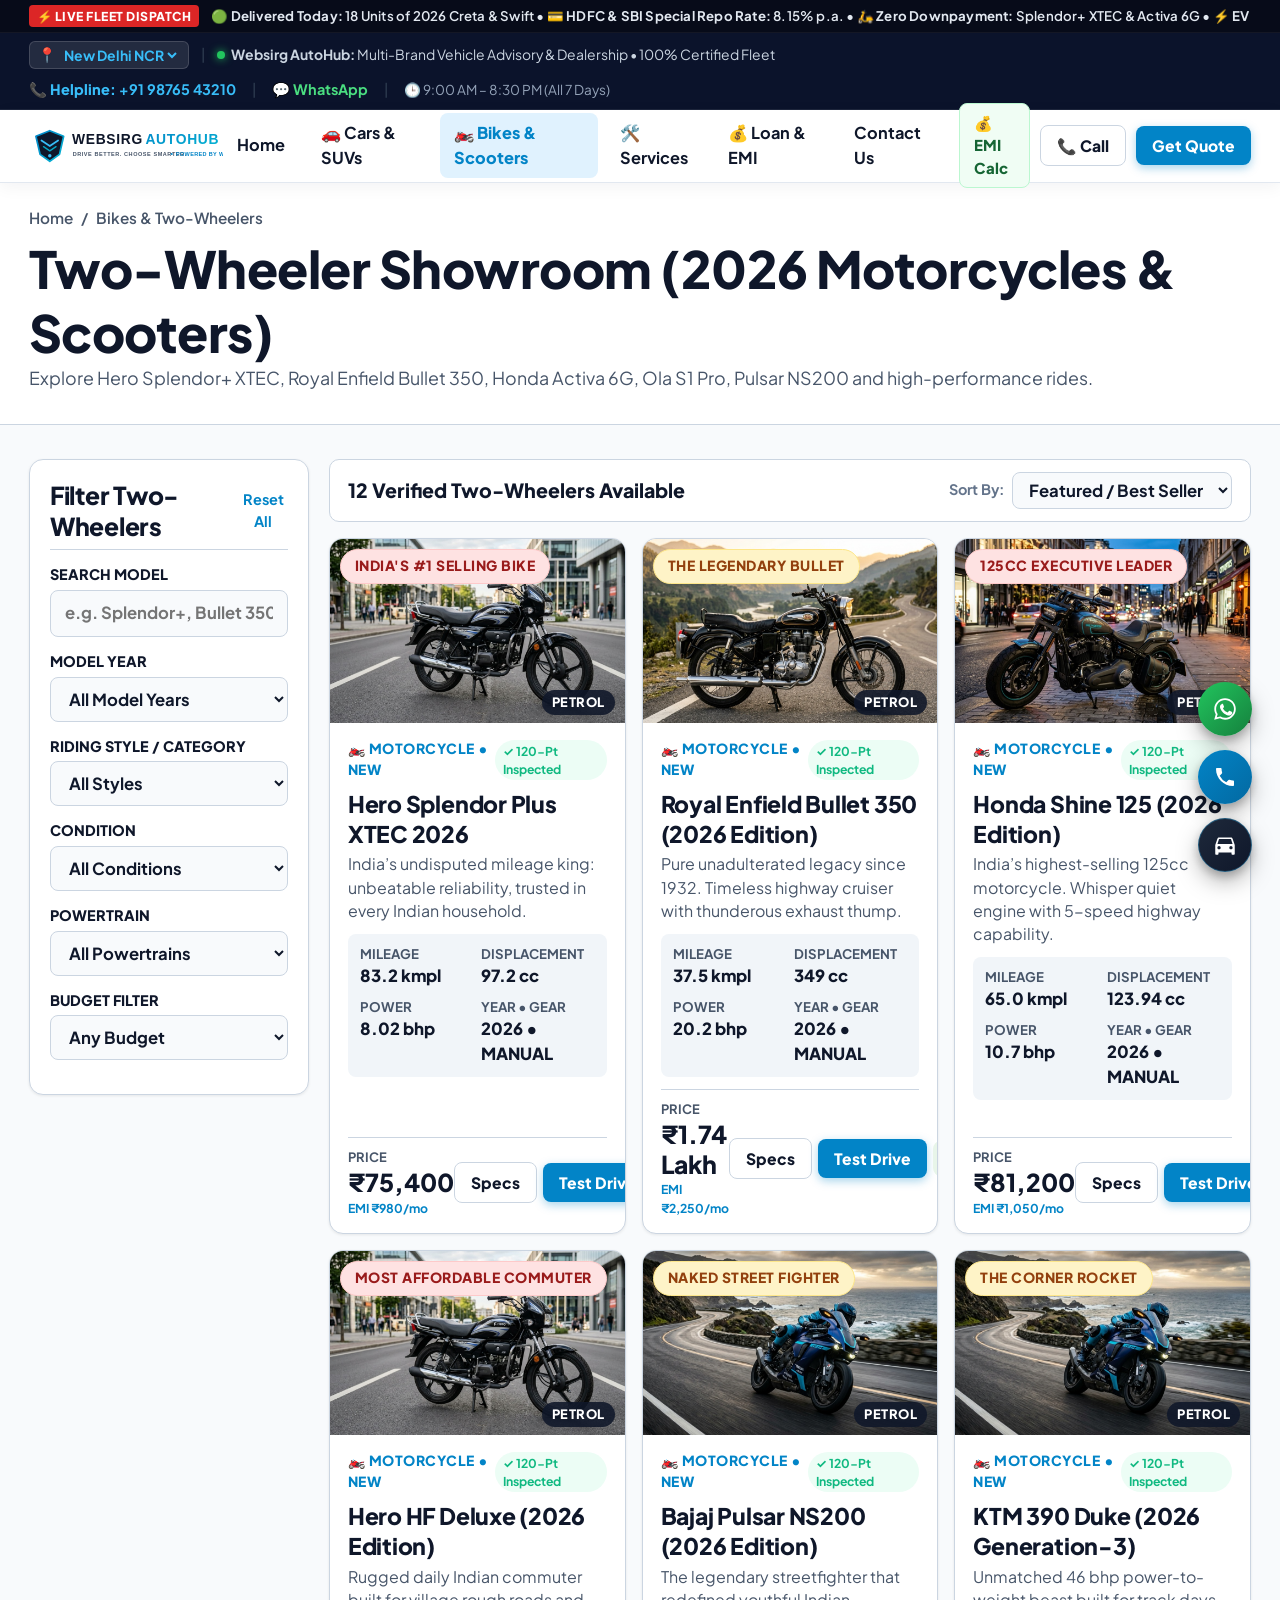
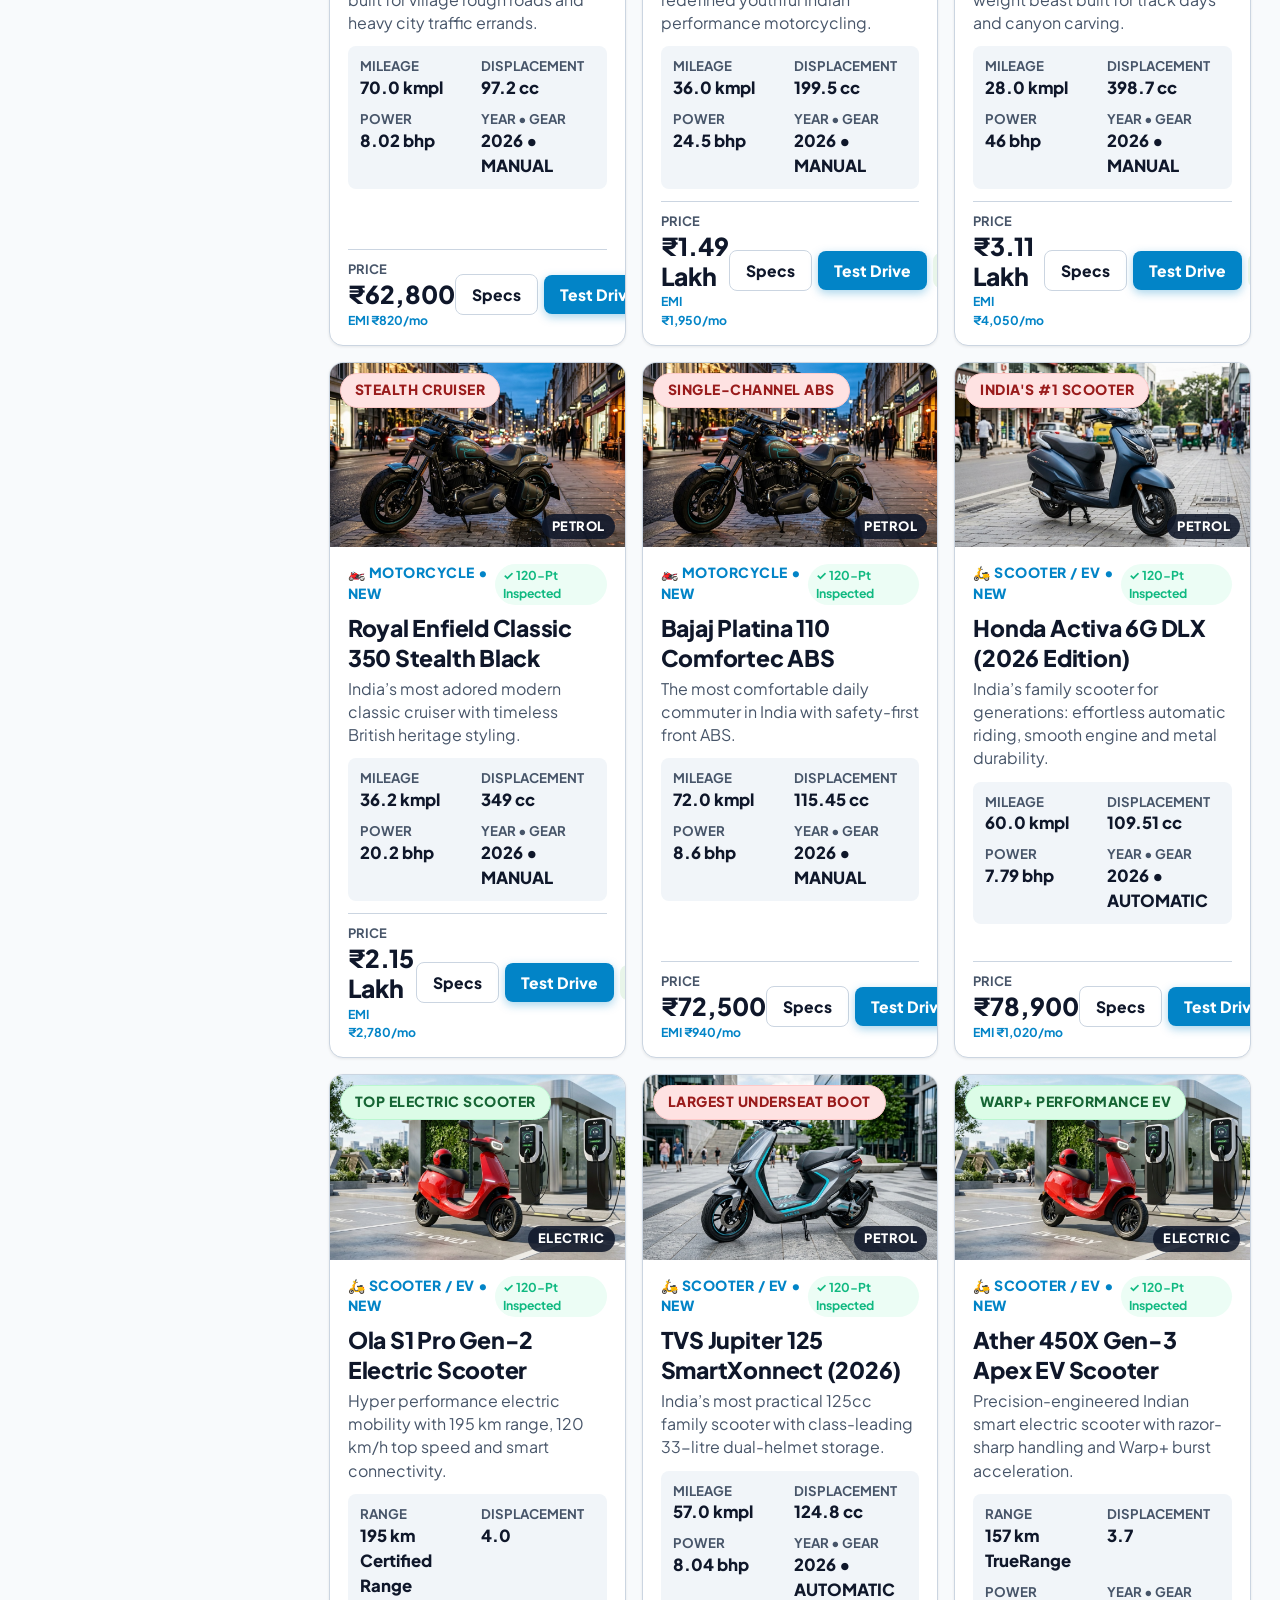
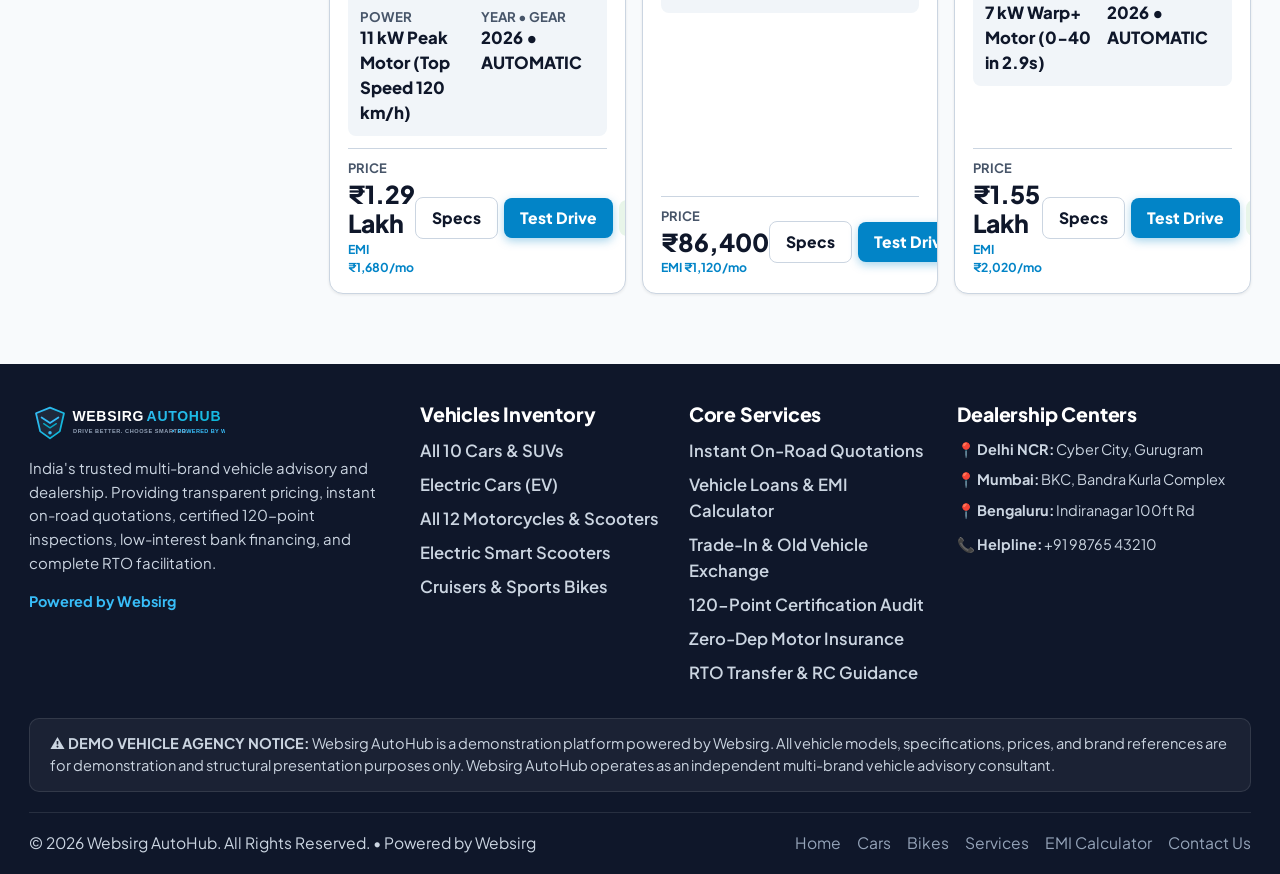
==== commit 8ce71ad0: "Enhance full mobile responsiveness across all devices and pages" ====
--- a/bikes.html
+++ b/bikes.html
@@ -121,9 +121,15 @@
 
 <section class="section">
   <div class="container">
+    <!-- Mobile Filter Toggle Button -->
+    <button type="button" class="mobile-filter-toggle-btn" id="mobileFilterToggle" aria-expanded="false">
+      <span>🔍 Filter Two-Wheelers</span>
+      <span class="toggle-icon">▼</span>
+    </button>
+
     <div class="catalog-layout">
       <!-- Sidebar Filters -->
-      <aside class="catalog-sidebar-clean">
+      <aside class="catalog-sidebar-clean" id="catalogSidebar">
         <div class="sidebar-title-row">
           <h3>Filter Two-Wheelers</h3>
           <button type="button" id="resetFiltersBtn" style="color: #0284C7; font-weight: 700; font-size: 0.85rem;">Reset All</button>
@@ -360,7 +366,7 @@
             <label style="display: block; font-size: 0.8rem; font-weight: 700; color: #0F172A; margin-bottom: 4px;">Selected Vehicle / Model</label>
             <input type="text" id="modalVehicleSelect" class="form-control-clean" placeholder="e.g. 2026 Hyundai Creta, Hero Splendor+, Maruti Swift, Bullet 350..." required>
           </div>
-          <div style="display: grid; grid-template-columns: 1fr 1fr; gap: 12px; margin-bottom: 14px;">
+          <div class="form-row-2col">
             <div>
               <label style="display: block; font-size: 0.8rem; font-weight: 700; color: #0F172A; margin-bottom: 4px;">Full Name</label>
               <input type="text" class="form-control-clean" placeholder="Your Name" required>
@@ -370,7 +376,7 @@
               <input type="tel" class="form-control-clean" placeholder="+91 98765 43210" required>
             </div>
           </div>
-          <div style="display: grid; grid-template-columns: 1fr 1fr; gap: 12px; margin-bottom: 14px;">
+          <div class="form-row-2col">
             <div>
               <label style="display: block; font-size: 0.8rem; font-weight: 700; color: #0F172A; margin-bottom: 4px;">City Location</label>
               <select class="form-control-clean" required>
--- a/assets/css/style.css
+++ b/assets/css/style.css
@@ -58,7 +58,19 @@
 
 html {
   scroll-behavior: smooth;
-  font-size: 17px; /* Increased base scale for larger readable fonts */
+  font-size: 17px; /* Desktop base scale */
+}
+
+@media (max-width: 768px) {
+  html {
+    font-size: 15px;
+  }
+}
+
+@media (max-width: 480px) {
+  html {
+    font-size: 14.5px;
+  }
 }
 
 body {
@@ -133,9 +145,28 @@
   padding: 0 16px;
 }
 
+@media (max-width: 768px) {
+  .container {
+    width: 100%;
+    padding: 0 14px;
+  }
+}
+
+@media (max-width: 480px) {
+  .container {
+    padding: 0 12px;
+  }
+}
+
 .section {
   padding: 34px 0; /* Reduced from 64px to 34px for compact, filled layout */
   position: relative;
+}
+
+@media (max-width: 768px) {
+  .section {
+    padding: 24px 0;
+  }
 }
 
 .section-bg-surface {
@@ -193,7 +224,23 @@
 
 @media (max-width: 640px) {
   .grid-4, .grid-3, .grid-2 { grid-template-columns: 1fr; }
-  .section { padding: 24px 0; }
+  .section { padding: 22px 0; }
+}
+
+/* Responsive Form Utilities */
+.form-row-2col {
+  display: grid;
+  grid-template-columns: 1fr 1fr;
+  gap: 12px;
+  margin-bottom: 14px;
+}
+
+@media (max-width: 640px) {
+  .form-row-2col {
+    grid-template-columns: 1fr;
+    gap: 10px;
+    margin-bottom: 12px;
+  }
 }
 
 /* Buttons with Prominent Text */
@@ -389,6 +436,31 @@
 }
 
 .bar-divider { color: #334155; }
+
+@media (max-width: 768px) {
+  .top-bar {
+    padding: 6px 0;
+    font-size: 0.8rem;
+  }
+  .top-bar-trust {
+    display: none;
+  }
+  .top-bar-content {
+    justify-content: space-between;
+    flex-wrap: nowrap;
+    gap: 8px;
+  }
+  .top-bar-right span:last-child {
+    display: none;
+  }
+  .top-bar-right {
+    gap: 10px;
+    flex-wrap: nowrap;
+  }
+  .bar-divider {
+    display: none;
+  }
+}
 
 .site-header {
   position: sticky;
@@ -413,12 +485,24 @@
   height: 72px;
 }
 
+@media (max-width: 991px) {
+  .navbar-container {
+    height: 60px;
+  }
+}
+
 .brand-logo-img {
   height: 48px;
   width: auto;
   display: block;
 }
 
+@media (max-width: 991px) {
+  .brand-logo-img {
+    height: 38px;
+  }
+}
+
 /* Nav Menu */
 .nav-menu {
   display: flex;
@@ -429,21 +513,21 @@
 .nav-list {
   display: flex;
   align-items: center;
-  gap: 6px;
+  gap: 8px;
   list-style: none;
 }
 
 .nav-link {
+  color: var(--text-dark);
   font-weight: 700;
   font-size: 0.96rem;
-  color: #1E293B;
-  padding: 8px 12px;
-  border-radius: 8px;
+  padding: 8px 14px;
+  border-radius: var(--radius-sm);
   position: relative;
   display: flex;
   align-items: center;
   gap: 5px;
-  transition: all 0.2s ease;
+  transition: var(--transition);
   text-decoration: none;
 }
 
@@ -503,22 +587,31 @@
 .mobile-nav-header { display: none; }
 
 @media (max-width: 991px) {
-  .mobile-nav-toggle { display: flex; }
+  .mobile-nav-toggle {
+    display: flex;
+    width: 44px;
+    height: 44px;
+    align-items: center;
+    justify-content: center;
+    padding: 0;
+  }
   .nav-menu {
     position: fixed;
     top: 0;
     right: -100%;
-    width: 320px;
+    width: min(320px, 85vw);
     height: 100vh;
+    height: 100dvh;
     background: #FFFFFF;
     flex-direction: column;
     align-items: flex-start;
-    padding: 24px;
+    padding: 20px;
+    padding-bottom: calc(24px + env(safe-area-inset-bottom, 0px));
     box-shadow: -4px 0 24px rgba(0, 0, 0, 0.15);
-    transition: right 0.3s ease;
+    transition: right 0.3s cubic-bezier(0.4, 0, 0.2, 1);
     z-index: 1001;
     overflow-y: auto;
-    gap: 16px;
+    gap: 14px;
   }
   .nav-menu.active { right: 0; }
   .mobile-nav-header {
@@ -526,16 +619,29 @@
     justify-content: space-between;
     align-items: center;
     width: 100%;
-    margin-bottom: 20px;
+    margin-bottom: 16px;
     padding-bottom: 12px;
     border-bottom: 1px solid var(--border-color);
   }
-  .mobile-logo { height: 40px; }
-  .mobile-nav-close { font-size: 1.8rem; color: var(--text-dark); }
-  .nav-list { flex-direction: column; align-items: flex-start; width: 100%; gap: 14px; }
-  .nav-link { font-size: 1.15rem; width: 100%; padding: 8px 0; }
-  .nav-actions { flex-direction: column; width: 100%; margin-top: 14px; }
-  .nav-actions .btn { width: 100%; }
+  .mobile-logo { height: 36px; }
+  .mobile-nav-close {
+    font-size: 1.8rem;
+    color: var(--text-dark);
+    width: 44px;
+    height: 44px;
+    display: flex;
+    align-items: center;
+    justify-content: center;
+  }
+  .nav-list { flex-direction: column; align-items: flex-start; width: 100%; gap: 6px; }
+  .nav-link {
+    font-size: 1.05rem;
+    width: 100%;
+    padding: 10px 12px;
+    border-radius: var(--radius-sm);
+  }
+  .nav-actions { flex-direction: column; width: 100%; margin-top: 10px; gap: 8px; }
+  .nav-actions .btn { width: 100%; padding: 12px; }
   .mobile-nav-backdrop {
     position: fixed;
     top: 0;
@@ -862,9 +968,25 @@
   border-top: 1px solid var(--border-color);
 }
 
+@media (max-width: 480px) {
+  .vehicle-card-footer {
+    flex-direction: column;
+    align-items: stretch;
+    gap: 10px;
+  }
+}
+
 .vehicle-card-price {
   display: flex;
   flex-direction: column;
+}
+
+@media (max-width: 480px) {
+  .vehicle-card-price {
+    flex-direction: row;
+    align-items: baseline;
+    justify-content: space-between;
+  }
 }
 
 .price-prefix {
@@ -885,6 +1007,19 @@
   display: flex;
   gap: 6px;
   align-items: center;
+}
+
+@media (max-width: 480px) {
+  .vehicle-card-actions {
+    width: 100%;
+    gap: 8px;
+  }
+  .vehicle-card-actions .btn {
+    flex: 1;
+    padding: 10px 8px;
+    font-size: 0.9rem;
+    justify-content: center;
+  }
 }
 
 /* ==========================================================================
@@ -1168,6 +1303,54 @@
   }
 }
 
+/* Mobile Filter Accordion */
+.mobile-filter-toggle-btn {
+  display: none;
+  width: 100%;
+  padding: 12px 18px;
+  background: #FFFFFF;
+  border: 1.5px solid var(--border-color);
+  border-radius: var(--radius-md);
+  font-weight: 800;
+  font-size: 0.98rem;
+  color: var(--primary);
+  align-items: center;
+  justify-content: space-between;
+  margin-bottom: 14px;
+  box-shadow: var(--shadow-sm);
+  cursor: pointer;
+  transition: var(--transition);
+}
+
+.mobile-filter-toggle-btn:hover {
+  background: var(--bg-subtle);
+  border-color: var(--primary);
+}
+
+.mobile-filter-toggle-btn .toggle-icon {
+  font-size: 1.1rem;
+  transition: transform 0.2s ease;
+}
+
+.mobile-filter-toggle-btn.active .toggle-icon {
+  transform: rotate(180deg);
+}
+
+@media (max-width: 991px) {
+  .mobile-filter-toggle-btn {
+    display: flex;
+  }
+  .catalog-sidebar-clean {
+    display: none;
+    position: static;
+    margin-bottom: 20px;
+  }
+  .catalog-sidebar-clean.mobile-open {
+    display: block;
+    animation: fadeIn 0.25s ease;
+  }
+}
+
 .catalog-sidebar-clean {
   background: #FFFFFF;
   border: 1.5px solid var(--border-color);
@@ -1242,7 +1425,19 @@
 
 @media (max-width: 991px) {
   .detail-clean-grid {
-    grid-template-columns: 1fr;
+    display: flex;
+    flex-direction: column;
+  }
+  .sticky-pricing-card-col {
+    order: 2;
+    margin-bottom: 24px;
+  }
+  .detail-specs-col {
+    order: 3;
+  }
+  .sticky-pricing-card {
+    position: static;
+    padding: 18px;
   }
 }
 
@@ -1265,11 +1460,15 @@
   display: flex;
   gap: 10px;
   margin-bottom: 18px;
+  overflow-x: auto;
+  -webkit-overflow-scrolling: touch;
+  padding-bottom: 4px;
 }
 
 .thumb-item {
   width: 84px;
   height: 64px;
+  flex-shrink: 0;
   border-radius: var(--radius-sm);
   overflow: hidden;
   border: 2px solid var(--border-color);
@@ -1285,6 +1484,12 @@
   width: 100%;
   height: 100%;
   object-fit: cover;
+}
+
+.specs-table-wrapper {
+  width: 100%;
+  overflow-x: auto;
+  -webkit-overflow-scrolling: touch;
 }
 
 .specs-matrix-table {
@@ -1359,8 +1564,20 @@
   border-radius: var(--radius-lg);
   width: 100%;
   max-width: 520px;
+  max-height: 90vh;
+  max-height: 90dvh;
+  overflow-y: auto;
   box-shadow: var(--shadow-lg);
-  overflow: hidden;
+}
+
+@media (max-width: 640px) {
+  .modal-dialog {
+    max-width: 95%;
+    margin: 10px auto;
+  }
+  .modal-body {
+    padding: 16px;
+  }
 }
 
 .modal-header {
@@ -1400,6 +1617,18 @@
   transform: translateY(20px);
   opacity: 0;
   transition: var(--transition);
+}
+
+@media (max-width: 640px) {
+  .toast-container {
+    bottom: 16px;
+    right: 16px;
+    left: 16px;
+  }
+  .toast {
+    min-width: unset;
+    width: 100%;
+  }
 }
 
 .toast.toast-show {
@@ -1472,6 +1701,15 @@
   font-size: 0.92rem;
   flex-wrap: wrap;
   gap: 10px;
+}
+
+@media (max-width: 640px) {
+  .footer-bottom {
+    flex-direction: column;
+    text-align: center;
+    justify-content: center;
+    gap: 8px;
+  }
 }
 
 /* Floating Action Pill Buttons - Matching User Screenshot */
@@ -1719,26 +1957,26 @@
 
 @media (max-width: 640px) {
   .floating-actions {
-    bottom: 20px;
-    right: 20px;
+    bottom: calc(16px + env(safe-area-inset-bottom, 0px));
+    right: 14px;
     gap: 10px;
   }
   .float-btn {
-    width: 48px;
-    height: 48px;
+    width: 44px;
+    height: 44px;
   }
   .float-btn svg {
-    width: 22px;
-    height: 22px;
+    width: 20px;
+    height: 20px;
   }
 }
 
 .back-to-top {
   position: fixed;
-  bottom: 20px;
-  left: 20px;
-  width: 42px;
-  height: 42px;
+  bottom: calc(16px + env(safe-area-inset-bottom, 0px));
+  left: 14px;
+  width: 40px;
+  height: 40px;
   background: #FFFFFF;
   border: 1.5px solid var(--border-color);
   color: var(--text-dark);
@@ -1746,7 +1984,7 @@
   display: flex;
   align-items: center;
   justify-content: center;
-  font-size: 1.2rem;
+  font-size: 1.1rem;
   font-weight: 800;
   box-shadow: var(--shadow-md);
   z-index: 998;
@@ -1790,6 +2028,7 @@
   letter-spacing: 0.5px;
   white-space: nowrap;
   animation: pulse 2s infinite;
+  flex-shrink: 0;
 }
 
 .ticker-text {
@@ -1797,6 +2036,24 @@
   font-weight: 600;
   color: #E2E8F0;
   letter-spacing: 0.2px;
+}
+
+@media (max-width: 768px) {
+  .live-ticker-content {
+    display: flex;
+    overflow: hidden;
+    white-space: nowrap;
+  }
+  .ticker-text {
+    display: inline-block;
+    padding-left: 100%;
+    animation: tickerMarquee 26s linear infinite;
+  }
+}
+
+@keyframes tickerMarquee {
+  0% { transform: translate3d(0, 0, 0); }
+  100% { transform: translate3d(-100%, 0, 0); }
 }
 
 /* 2. Multi-Bank Finance Partners Strip */
